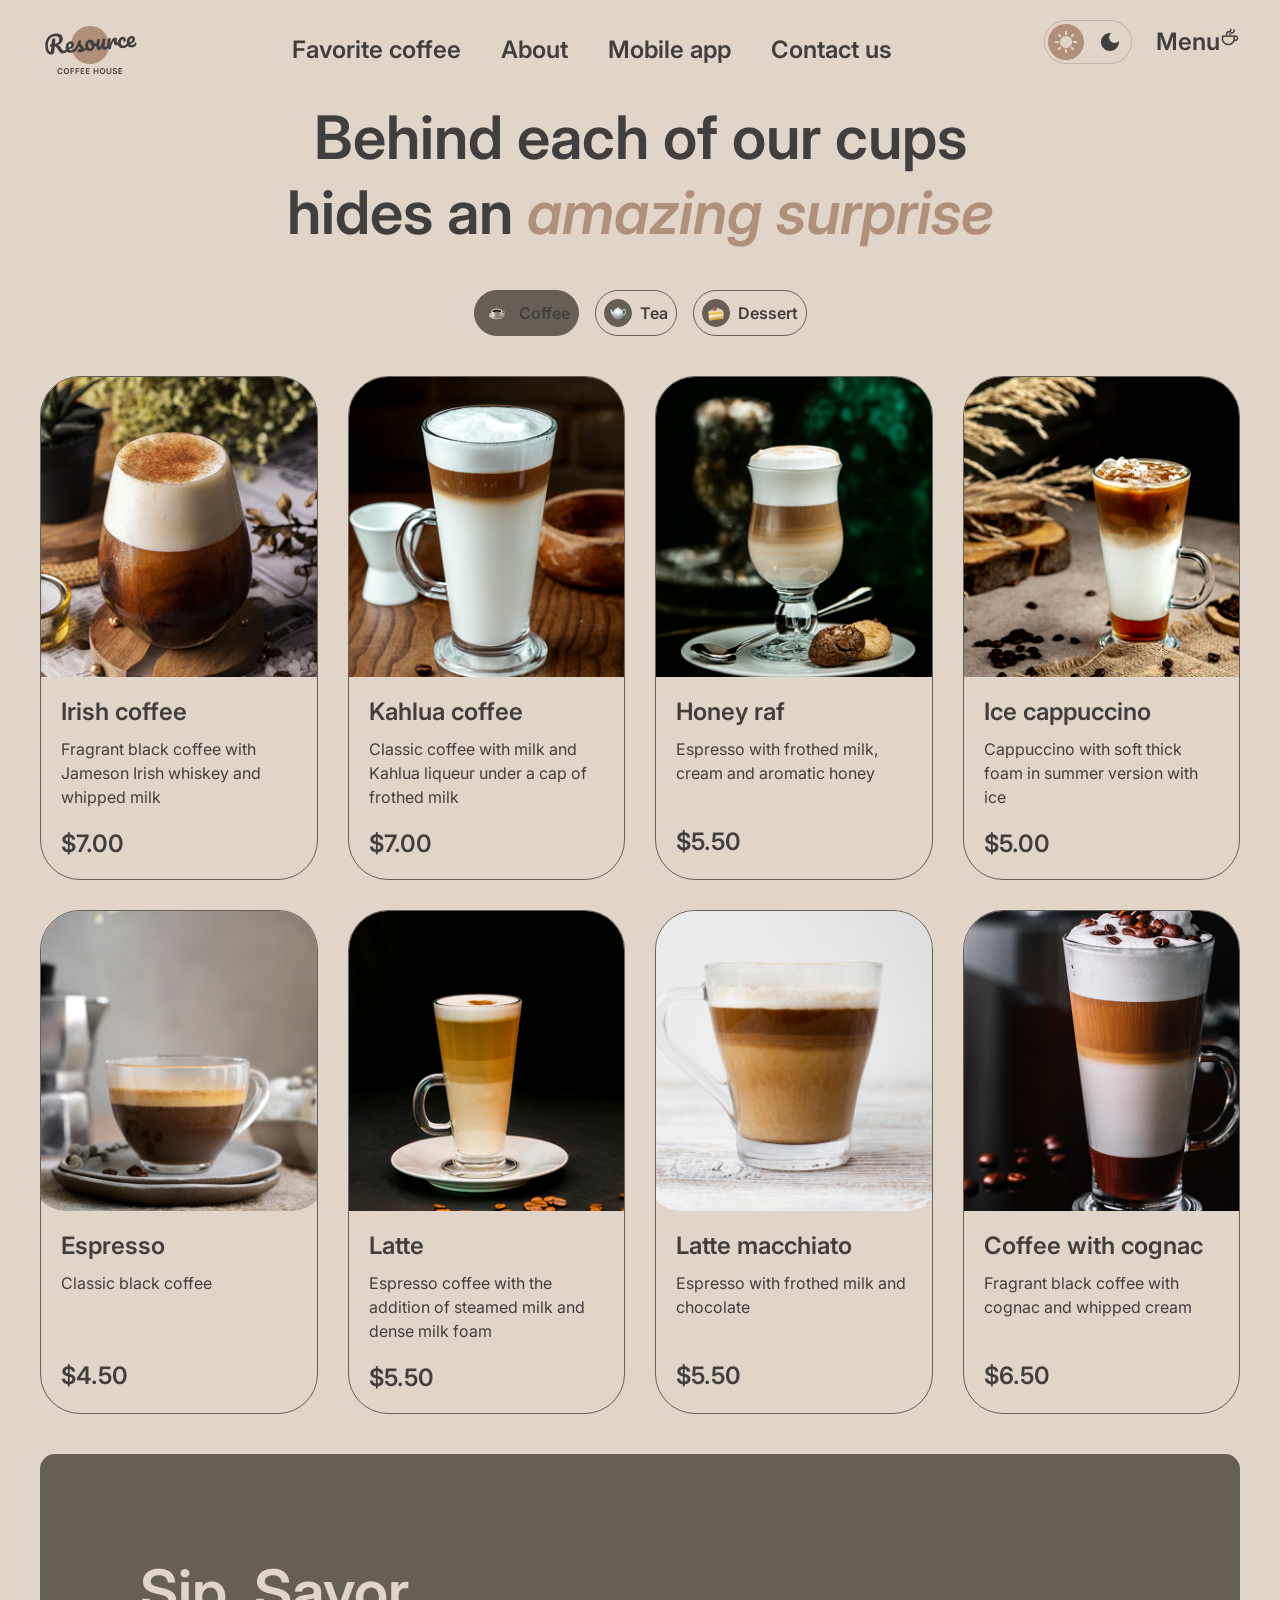
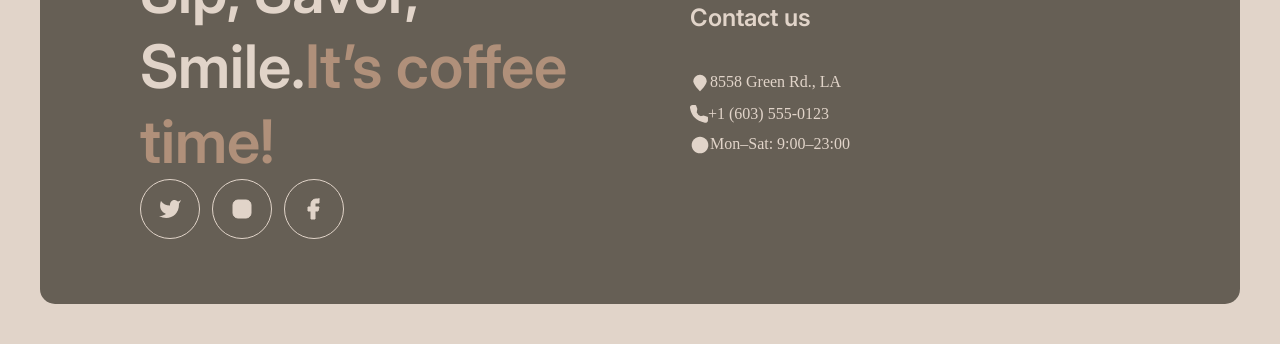
==== page.html @ 62ffa265 "fix: fixed page for validator" ====
<!DOCTYPE html>
<html lang="en">
<head>
    <meta charset="UTF-8">
    <meta name="viewport" content="width=device-width, initial-scale=1.0">
    <title>Menu page</title>
    <link rel="icon" href="assets/favicon.png">
    <link rel="stylesheet" href="style.css">
    <link rel="preconnect" href="https://fonts.googleapis.com">
    <link rel="preconnect" href="https://fonts.gstatic.com" crossorigin>
    <link href="https://fonts.googleapis.com/css2?family=Inter:ital,opsz,wght@0,14..32,100..900;1,14..32,100..900&display=swap" rel="stylesheet">
</head>
<body>
        <header>
        <div class="header__container">
            <div class="header__logo-container">
                <a href="index.html">
                    <img src="assets/logo.png" alt="coffe shop logo">
                </a>
            </div>
            <nav>
                <ul>
                    <li><a href="#">Favorite coffee</a></li>
                    <li><a href="#">About</a></li>
                    <li><a href="#">Mobile app</a></li>
                    <li><a href="#">Contact us</a></li>
                </ul>
            </nav>
            <div class="header__actions-container">
                <div class="actions__theme-container">
                    <div class="theme-light">
                        <img src="assets/Sun.png" alt="sun">
                    </div>
                     <div class="theme-dark">
                        <svg
            class="theme-icon"
            width="18"
            height="18"
            viewBox="0 0 18 18"
            fill="none"
            xmlns="http://www.w3.org/2000/svg"
            >
            <path
                d="M9 0C4.03 0 0 4.03 0 9C0 13.97 4.03 18 9 18C13.97 18 18 13.97 18 9C18 8.54 17.96 8.08 17.9 7.64C16.92 9.01 15.32 9.9 13.5 9.9C10.52 9.9 8.1 7.48 8.1 4.5C8.1 2.69 8.99 1.08 10.36 0.1C9.92 0.04 9.46 0 9 0Z"
                fill="currentColor"
            />
                        </svg>
                    </div>
                </div>
                <div class="actions__menu-container">
                    <a href="page.html">
                        <span>Menu</span>
                        <img src="/assets/coffee-cup.png" alt="coffee">
                    </a>
                </div>
            </div>
        </div>
    </header>
    <main>
        <div class="menu__container">
                <h1 class="menu__title">
                    Behind each of our cups
                    hides an
                    <span>amazing surprise</span>
                </h1>
                <div class="menu__categories">

                    <button class="category category--active" type="button">
                        <span class="category__icon">
                            <img src="assets/coffe.png" alt="coffe img">
                        </span>
                        <span>Coffee</span>
                    </button>

                    <button class="category" type="button">
                        <span class="category__icon">
                           <img src="assets/tea.png" alt="tea img">
                        </span>
                        <span>Tea</span>
                    </button>

                    <button class="category" type="button">
                        <span class="category__icon">
                            <img src="assets/dessert.png" alt="dessert img">
                        </span>
                        <span>Dessert</span>
                    </button>
                </div>
            </div>
        <div class="coffee-grid">

                    <article class="coffee-card">

                        <div class="coffee-card__image">
                            <img
                                src="assets/irish_coffee.png"
                                alt="Irish coffee"
                            >
                        </div>

                        <div class="coffee-card__content">
                            <h2>Irish coffee</h2>

                            <p>
                                Fragrant black coffee with Jameson Irish
                                whiskey and whipped milk
                            </p>

                            <span class="coffee-card__price">
                                $7.00
                            </span>
                        </div>

                    </article>


                    <article class="coffee-card">

                        <div class="coffee-card__image">
                            <img
                                src="assets/kahlua_coffe.png"
                                alt="Kahlua coffee"
                            >
                        </div>

                        <div class="coffee-card__content">
                            <h2>Kahlua coffee</h2>

                            <p>
                                Classic coffee with milk and Kahlua
                                liqueur under a cap of frothed milk
                            </p>

                            <span class="coffee-card__price">
                                $7.00
                            </span>
                        </div>

                    </article>


                    <article class="coffee-card">

                        <div class="coffee-card__image">
                            <img
                                src="assets/honey_raf.png"
                                alt="Honey raf"
                            >
                        </div>

                        <div class="coffee-card__content">
                            <h2>Honey raf</h2>

                            <p>
                                Espresso with frothed milk, cream
                                and aromatic honey
                            </p>

                            <span class="coffee-card__price">
                                $5.50
                            </span>
                        </div>

                    </article>


                    <article class="coffee-card">

                        <div class="coffee-card__image">
                            <img
                                src="assets/ice_cappuccino.png"
                                alt="Ice cappuccino"
                            >
                        </div>

                        <div class="coffee-card__content">
                            <h2>Ice cappuccino</h2>

                            <p>
                                Cappuccino with soft thick foam in
                                summer version with ice
                            </p>

                            <span class="coffee-card__price">
                                $5.00
                            </span>
                        </div>

                    </article>


                    <article class="coffee-card">

                        <div class="coffee-card__image">
                            <img
                                src="assets/espresso.png"
                                alt="Espresso"
                            >
                        </div>

                        <div class="coffee-card__content">
                            <h2>Espresso</h2>

                            <p>
                                Classic black coffee
                            </p>

                            <span class="coffee-card__price">
                                $4.50
                            </span>
                        </div>

                    </article>


                    <article class="coffee-card">

                        <div class="coffee-card__image">
                            <img
                                src="assets/Latte.png"
                                alt="Latte"
                            >
                        </div>

                        <div class="coffee-card__content">
                            <h2>Latte</h2>

                            <p>
                                Espresso coffee with the addition
                                of steamed milk and dense milk foam
                            </p>

                            <span class="coffee-card__price">
                                $5.50
                            </span>
                        </div>

                    </article>


                    <article class="coffee-card">

                        <div class="coffee-card__image">
                            <img
                                src="assets/Latte_macchiato.png"
                                alt="Latte macchiato"
                            >
                        </div>

                        <div class="coffee-card__content">
                            <h2>Latte macchiato</h2>

                            <p>
                                Espresso with frothed milk and
                                chocolate
                            </p>

                            <span class="coffee-card__price">
                                $5.50
                            </span>
                        </div>

                    </article>


                    <article class="coffee-card">

                        <div class="coffee-card__image">
                            <img
                                src="assets/coffee_with_cognac.png"
                                alt="Coffee with cognac"
                            >
                        </div>

                        <div class="coffee-card__content">
                            <h2>Coffee with cognac</h2>

                            <p>
                                Fragrant black coffee with cognac
                                and whipped cream
                            </p>

                            <span class="coffee-card__price">
                                $6.50
                            </span>
                        </div>

                    </article>

                </div>
    </main>
        <footer>
        <div class="footer__container">
            <div class="footer__social-container">
                <h2><span>Sip, Savor, Smile.</span>It’s coffee time!</h2>

                <div class="social">
                    <button>
                        <svg width="24" height="24" viewBox="0 0 24 24" fill="currentColor" xmlns="http://www.w3.org/2000/svg">
                        <path d="M23 3.01006C23 3.01006 20.9821 4.20217 19.86 4.54006C19.2577 3.84757 18.4573 3.35675 17.567 3.13398C16.6767 2.91122 15.7395 2.96725 14.8821 3.29451C14.0247 3.62177 13.2884 4.20446 12.773 4.96377C12.2575 5.72309 11.9877 6.62239 12 7.54006V8.54006C10.2426 8.58562 8.50127 8.19587 6.93101 7.4055C5.36074 6.61513 4.01032 5.44869 3 4.01006C3 4.01006 -1 13.0101 8 17.0101C5.94053 18.408 3.48716 19.109 1 19.0101C10 24.0101 21 19.0101 21 7.51006C20.9991 7.23151 20.9723 6.95365 20.92 6.68006C21.9406 5.67355 23 3.01006 23 3.01006Z" stroke="#currentColor" stroke-linecap="round" stroke-linejoin="round"/>
                        </svg>
                    </button>
                    <button>
                        <svg width="24" height="24" viewBox="0 0 24 24" fill="currentColor" xmlns="http://www.w3.org/2000/svg">
                            <path d="M12 16C14.2091 16 16 14.2091 16 12C16 9.79086 14.2091 8 12 8C9.79086 8 8 9.79086 8 12C8 14.2091 9.79086 16 12 16Z" stroke="#E1D4C9" stroke-linecap="round" stroke-linejoin="round"/>
                            <path d="M3 16V8C3 5.23858 5.23858 3 8 3H16C18.7614 3 21 5.23858 21 8V16C21 18.7614 18.7614 21 16 21H8C5.23858 21 3 18.7614 3 16Z" stroke="#E1D4C9"/>
                            <path d="M17.5 6.51L17.51 6.49889" stroke="#E1D4C9" stroke-linecap="round" stroke-linejoin="round"/>
                            </svg>
                    </button>
                    <button>
                        <svg width="24" height="24" viewBox="0 0 24 24" fill="currentColor" xmlns="http://www.w3.org/2000/svg">
                            <path d="M17 2H14C12.6739 2 11.4021 2.52678 10.4645 3.46447C9.52678 4.40215 9 5.67392 9 7V10H6V14H9V22H13V14H16L17 10H13V7C13 6.73478 13.1054 6.48043 13.2929 6.29289C13.4804 6.10536 13.7348 6 14 6H17V2Z" stroke="#E1D4C9" stroke-linecap="round" stroke-linejoin="round"/>
                        </svg>
                    </button>
                </div>
            </div>
            <div class="footer__contacts-container">
                <h3>Contact us</h3>

                <div class="contacts">
                    <div class="address">
                        <svg width="20" height="20" viewBox="0 0 20 20" fill="currentColor" xmlns="http://www.w3.org/2000/svg">
                                <path d="M16.6663 8.33329C16.6663 12.0152 9.99967 18.3333 9.99967 18.3333C9.99967 18.3333 3.33301 12.0152 3.33301 8.33329C3.33301 4.65139 6.31778 1.66663 9.99967 1.66663C13.6816 1.66663 16.6663 4.65139 16.6663 8.33329Z" stroke="#currentColor" stroke-width="1.5"/>
                                <path d="M10.0003 9.16667C10.4606 9.16667 10.8337 8.79357 10.8337 8.33333C10.8337 7.8731 10.4606 7.5 10.0003 7.5C9.54009 7.5 9.16699 7.8731 9.16699 8.33333C9.16699 8.79357 9.54009 9.16667 10.0003 9.16667Z" fill="#currentColor" stroke="#currentColor" stroke-width="1.5" stroke-linecap="round" stroke-linejoin="round"/>
                                </svg>
                        8558 Green Rd.,  LA</div>
                    <div class="telephone">
                        <svg width="18" height="18" viewBox="0 0 18 18" fill="currentColor" xmlns="http://www.w3.org/2000/svg">
                        <path d="M13.9734 11.335L10.5415 12C8.22345 10.8365 6.79154 9.5 5.95821 7.41667L6.59983 3.97491L5.38697 0.75L2.60446 0.75C1.47691 0.75 0.589659 1.68295 0.776079 2.79498C1.17388 5.16791 2.24731 9.12244 5.12487 12C8.14838 15.0235 12.4411 16.4151 15.0128 17.0121C16.174 17.2817 17.2082 16.3742 17.2082 15.1821L17.2082 12.5677L13.9734 11.335Z" stroke="#E1D4C9" stroke-width="1.5" stroke-linecap="round" stroke-linejoin="round"/>
                        </svg>
                        +1 (603) 555-0123</div>
                    <div class="hours">
                        <svg width="20" height="20" viewBox="0 0 20 20" fill="currentColor" xmlns="http://www.w3.org/2000/svg">
                            <g clip-path="url(#clip0_217_1736)">
                            <path d="M10 5L10 10L15 10" stroke="#currentColor" stroke-width="1.5" stroke-linecap="round" stroke-linejoin="round"/>
                            <path d="M10.0003 18.3333C14.6027 18.3333 18.3337 14.6023 18.3337 9.99996C18.3337 5.39759 14.6027 1.66663 10.0003 1.66663C5.39795 1.66663 1.66699 5.39759 1.66699 9.99996C1.66699 14.6023 5.39795 18.3333 10.0003 18.3333Z" stroke="#currentColor" stroke-width="1.5" stroke-linecap="round" stroke-linejoin="round"/>
                            </g>
                            <defs>
                            <clipPath id="clip0_217_1736">
                            <rect width="20" height="20" fill="currentColor"/>
                            </clipPath>
                            </defs>
                            </svg>
                        Mon–Sat: 9:00–23:00</div>
                </div>
            </div>
        </div>
    </footer>
</body>
</html>
---- style.css ----
.coffee-card__content h2, .coffee-card__price, nav, .actions__menu-container {
  color: #403F3D;
  font-family: "Inter", sans-serif;
  font-size: 24px;
  font-weight: 600;
  line-height: 125%;
}

.main__video-container h1 {
  color: #403F3D;
  font-family: "Inter", sans-serif;
  font-size: 72px;
  font-weight: 600;
  line-height: 105%;
}

.menu__container h1, .app__about h2, .grid-container h2, .main__coffe-container h2, .footer__social-container h2 {
  color: #403F3D;
  font-family: "Inter", sans-serif;
  font-size: 60px;
  font-weight: 600;
  line-height: 125%;
}

.coffe__carousel-container .coffe-container h3, .coffe__carousel-container .coffe-container span, .footer__contacts-container h3 {
  color: #403F3D;
  font-family: "Inter", sans-serif;
  font-size: 24px;
  font-weight: 600;
  line-height: 125%;
}

.coffee-card__content p, .app__about p, .coffe__carousel-container .coffe-container p, .main__video-container p {
  font-family: "Inter", sans-serif;
  font-size: 16px;
  font-weight: 400;
  line-height: 150%;
}

.menu__container .category, .app__button-container button span, .app__button-container button, .main__video-container a {
  font-family: "Inter", sans-serif;
  color: #403F3D;
  font-size: 16px;
  font-weight: 600;
  line-height: 150%;
}

.app__button-container button, .main__video-container a {
  display: flex;
  justify-content: center;
  align-items: center;
  background-color: #E1D4C9;
  height: 64px;
  width: 200px;
  border-radius: 25px;
  padding: 0 20px;
}

main {
  margin: 0 40px;
}

.main__video-container {
  position: relative;
  max-height: 644px;
}
.main__video-container video {
  position: relative;
  width: 100%;
  height: 100%;
  border-radius: 25px;
  z-index: 1;
  object-fit: cover;
  max-height: 644px;
}
.main__video-container .video__text-container {
  position: absolute;
  z-index: 2;
  left: 100px;
  top: 100px;
  width: 530px;
  height: 444px;
  display: flex;
  gap: 40px;
  flex-direction: column;
}
.main__video-container h1 {
  color: #E1D4C9;
}
.main__video-container h1 span {
  color: #B0907A;
}
.main__video-container p {
  color: #E1D4C9;
}
.main__video-container a {
  display: flex;
  gap: 8px;
  align-items: center;
  position: relative;
}
.main__video-container a img {
  position: absolute;
  right: 55px;
  opacity: 0;
  transform: scaleX(0);
  transform-origin: left;
  transition: transform 0.3s ease, opacity 0.3s ease;
}
.main__video-container a:hover img {
  opacity: 1;
  transform: scaleX(1);
}

@media (max-width: 768px) {
  main {
    margin: 0 15px;
  }
  .main__video-container {
    max-height: none;
  }
  .main__video-container video {
    height: 600px;
    max-height: 600px;
    object-fit: cover;
    border-radius: 15px;
  }
  .main__video-container .video__text-container {
    left: 60px;
    top: 60px;
    width: calc(100% - 120px);
    height: auto;
    gap: 30px;
  }
  .main__video-container h1 {
    font-size: 42px;
    line-height: 110%;
  }
  .main__video-container p {
    font-size: 14px;
    line-height: 150%;
  }
  .main__video-container a {
    width: 200px;
  }
}
@media (max-width: 380px) {
  main {
    margin: 0 8px;
  }
  .main__video-container video {
    height: 240px;
    max-height: 240px;
    border-radius: 15px;
  }
  .main__video-container .video__text-container {
    left: 20px;
    top: 20px;
    width: calc(100% - 40px);
    gap: 16px;
  }
  .main__video-container h1 {
    font-size: 24px;
    line-height: 125%;
  }
  .main__video-container p {
    font-size: 10px;
    line-height: 150%;
  }
  .main__video-container a {
    width: 140px;
    height: 44px;
    padding: 10px 16px;
  }
  .main__video-container a img {
    right: 35px;
    width: 16px;
    height: 16px;
  }
}
.footer__container {
  max-height: 450px;
  background-color: #665F55;
  margin: 0 40px;
  margin-bottom: 40px;
  border-radius: 15px;
  display: flex;
  justify-content: center;
  padding: 100px;
  gap: 100px;
}

.footer__social-container {
  width: 100%;
  max-width: 530px;
}
.footer__social-container h2 {
  color: #B0907A;
}
.footer__social-container h2 span {
  color: #E1D4C9;
}
.footer__social-container .social {
  display: flex;
  gap: 12px;
}
.footer__social-container button {
  width: 60px;
  height: 60px;
  border: 1px solid #E1D4C9;
  border-radius: 30px;
  color: #E1D4C9;
  display: flex;
  justify-content: center;
  align-items: center;
}
.footer__social-container button:hover {
  color: #403F3D;
  background-color: #E1D4C9;
}

.footer__contacts-container {
  width: 100%;
  display: flex;
  gap: 40px;
  flex-direction: column;
  justify-content: flex-start;
  color: #E1D4C9;
  justify-content: center;
}
.footer__contacts-container h3 {
  color: #E1D4C9;
}
.footer__contacts-container .contacts {
  display: flex;
  flex-direction: column;
  gap: 12px;
}
.footer__contacts-container .contacts div {
  display: flex;
}

@media (max-width: 768px) {
  .footer__container {
    margin: 0 15px 15px;
    padding: 40px 20px;
    max-height: none;
    flex-direction: column;
    gap: 50px;
    border-radius: 15px;
  }
  .footer__social-container {
    max-width: none;
  }
  .footer__social-container h2 {
    font-size: 32px;
    line-height: 125%;
  }
  .footer__social-container button {
    width: 40px;
    height: 40px;
  }
  .footer__contacts-container {
    gap: 20px;
  }
  .footer__contacts-container h3 {
    font-size: 16px;
  }
  .footer__contacts-container .contacts {
    gap: 10px;
  }
  .footer__contacts-container .contacts div {
    font-size: 12px;
  }
}
@media (max-width: 380px) {
  .footer__container {
    margin: 0 8px 20px;
    padding: 35px 30px;
    gap: 45px;
    border-radius: 15px;
  }
  .footer__social-container h2 {
    font-size: 24px;
    line-height: 125%;
  }
  .footer__social-container .social {
    gap: 8px;
    margin-top: 20px;
  }
  .footer__social-container button {
    width: 36px;
    height: 36px;
  }
  .footer__contacts-container {
    gap: 20px;
  }
  .footer__contacts-container h3 {
    font-size: 14px;
  }
  .footer__contacts-container .contacts {
    gap: 10px;
  }
  .footer__contacts-container .contacts div {
    font-size: 10px;
  }
}
body {
  background-color: #E1D4C9;
  width: 100%;
}

.main__coffe-container {
  width: 100%;
  min-height: 800px;
  margin-top: 100px;
  display: flex;
  flex-direction: column;
}
.main__coffe-container h2 {
  text-align: center;
  margin-bottom: 40px;
}
.main__coffe-container h2 span {
  color: #B0907A;
  font-style: italic;
}

.coffe__carousel-container {
  display: flex;
  justify-content: center;
  align-items: center;
  flex-grow: 1;
}
.coffe__carousel-container .arrow {
  display: flex;
  flex-grow: 0;
  align-items: center;
  justify-content: center;
  border: 2px solid;
  border-radius: 35px;
  border-color: #403F3D;
  color: #403F3D;
  height: 60px;
  width: 60px;
}
.coffe__carousel-container .arrow:hover {
  background-color: #665F55;
  color: #E1D4C9;
  border-color: #E1D4C9;
}
.coffe__carousel-container .carousel {
  flex-grow: 1;
  display: flex;
  justify-content: center;
  align-items: center;
  gap: 20px;
}
.coffe__carousel-container .coffe-container {
  display: flex;
  justify-content: center;
  align-items: center;
  flex-direction: column;
  max-width: 480px;
}
.coffe__carousel-container .coffe-container .coffe__description {
  display: flex;
  flex-direction: column;
  align-items: center;
  justify-content: center;
  text-align: center;
  gap: 16px;
}
.coffe__carousel-container .coffe-container p {
  color: #403F3D;
}
.coffe__carousel-container .coffe-container .slider-dot {
  width: 40px;
  height: 4px;
  padding: 0;
  border: none;
  border-radius: 10px;
  background-color: #665F55;
}
.coffe__carousel-container .coffe-container .slider-dot.active {
  background-color: #403F3D;
}

@media (max-width: 768px) {
  .main__coffe-container {
    min-height: auto;
    margin-top: 60px;
  }
  .main__coffe-container h2 {
    font-size: 32px;
    line-height: 125%;
    margin-bottom: 30px;
  }
  .coffe__carousel-container {
    width: 100%;
    gap: 15px;
  }
  .coffe__carousel-container .arrow {
    flex-shrink: 0;
    width: 40px;
    height: 40px;
  }
  .coffe__carousel-container .carousel {
    flex: 1;
    min-width: 0;
  }
  .coffe__carousel-container .coffe-container {
    width: 100%;
    max-width: 300px;
  }
  .coffe__carousel-container .coffe-container img {
    width: 100%;
    max-width: 250px;
    height: auto;
  }
  .coffe__carousel-container .coffe-container .coffe__description {
    gap: 10px;
  }
  .coffe__carousel-container .coffe-container h3 {
    font-size: 16px;
    line-height: 125%;
  }
  .coffe__carousel-container .coffe-container p {
    font-size: 12px;
    line-height: 150%;
  }
  .coffe__carousel-container .coffe-container span {
    font-size: 16px;
  }
  .coffe__carousel-container .coffe-container .slider-dot {
    width: 40px;
    height: 4px;
  }
}
@media (max-width: 380px) {
  .main__coffe-container {
    margin-top: 40px;
  }
  .main__coffe-container h2 {
    font-size: 24px;
    line-height: 125%;
    margin-bottom: 20px;
  }
  .coffe__carousel-container {
    gap: 8px;
  }
  .coffe__carousel-container .arrow {
    width: 32px;
    height: 32px;
    border-width: 1px;
  }
  .coffe__carousel-container .arrow svg {
    width: 10px;
    height: 10px;
  }
  .coffe__carousel-container .carousel {
    min-width: 0;
  }
  .coffe__carousel-container .coffe-container {
    max-width: 220px;
  }
  .coffe__carousel-container .coffe-container img {
    width: 180px;
    height: auto;
  }
  .coffe__carousel-container .coffe-container .coffe__description {
    gap: 8px;
  }
  .coffe__carousel-container .coffe-container h3 {
    font-size: 12px;
    line-height: 125%;
  }
  .coffe__carousel-container .coffe-container p {
    font-size: 8px;
    line-height: 140%;
  }
  .coffe__carousel-container .coffe-container span {
    font-size: 14px;
  }
  .coffe__carousel-container .coffe-container .slider-dot {
    width: 20px;
    height: 2px;
  }
}
.main__grid {
  width: 100%;
  margin-bottom: 100px;
}

.grid-container {
  display: flex;
  flex-direction: column;
  gap: 40px;
  text-align: justify;
}
.grid-container h2 span {
  font-style: italic;
  color: #B0907A;
}

.grid {
  display: grid;
  grid-template-columns: 1fr 1fr;
  gap: 40px;
}
.grid__column {
  display: flex;
  flex-direction: column;
  gap: 40px;
}
.grid img {
  width: 100%;
  height: 100%;
  object-fit: cover;
  border-radius: 25px;
}
.grid__column:first-child img:first-child, .grid__column:last-child img:last-child {
  height: 500px;
}
.grid__column:first-child img:last-child, .grid__column:last-child img:first-child {
  height: 300px;
}

@media (max-width: 768px) {
  .main__grid {
    margin-bottom: 60px;
  }
  .grid-container {
    gap: 30px;
  }
  .grid-container h2 {
    font-size: 32px;
    line-height: 125%;
  }
  .grid {
    grid-template-columns: 1fr;
    gap: 15px;
  }
  .grid__column {
    display: contents;
  }
  .grid img {
    width: 100%;
    height: auto;
    border-radius: 15px;
  }
  .grid__column:first-child img:last-child, .grid__column:last-child img:first-child {
    display: none;
  }
  .grid__column:first-child img:first-child, .grid__column:last-child img:last-child {
    display: block;
    height: auto;
    aspect-ratio: 1/1;
    object-fit: cover;
  }
}
@media (max-width: 380px) {
  .main__grid {
    margin-bottom: 60px;
  }
  .grid-container {
    gap: 20px;
    text-align: left;
  }
  .grid-container h2 {
    font-size: 24px;
    line-height: 125%;
  }
  .grid {
    gap: 15px;
  }
  .grid img {
    border-radius: 12px;
  }
  .grid__column:first-child img:first-child, .grid__column:last-child img:last-child {
    height: auto;
    aspect-ratio: 1/1;
  }
}
.main__app {
  width: 100%;
  height: 100vh;
  margin-bottom: 100px;
}

.app__container {
  height: 100%;
  width: 100%;
  display: flex;
  gap: 100px;
  justify-content: center;
  align-items: center;
}

.app__image-container {
  display: flex;
  justify-content: center;
  align-items: center;
}

.app__about {
  height: 100%;
  display: flex;
  gap: 40px;
  flex-direction: column;
  justify-content: center;
}
.app__about h2 span {
  font-style: italic;
  color: #B0907A;
}
.app__about p {
  color: #403F3D;
}

.app__button-container {
  display: flex;
  gap: 20px;
}
.app__button-container button {
  border: 1px solid;
  border-radius: 30px;
  border-color: #403F3D;
}
.app__button-container button:hover {
  background-color: #403F3D;
  color: #E1D4C9;
}
.app__button-container button:hover span {
  color: #E1D4C9;
}
.app__button-container button:hover svg {
  color: #E1D4C9;
}

@media (max-width: 768px) {
  .main__app {
    height: auto;
    margin-bottom: 60px;
  }
  .app__container {
    height: auto;
    flex-direction: column;
    gap: 40px;
  }
  .app__about {
    width: 100%;
    height: auto;
    gap: 20px;
  }
  .app__about h2 {
    font-size: 32px;
    line-height: 125%;
  }
  .app__about p {
    font-size: 12px;
    line-height: 150%;
  }
  .app__button-container {
    gap: 10px;
  }
  .app__button-container button {
    width: auto;
    height: 50px;
    padding: 8px 16px;
  }
  .app__image-container {
    width: 100%;
  }
  .app__image-container img {
    width: 100%;
    max-width: 400px;
    height: auto;
  }
}
@media (max-width: 380px) {
  .main__app {
    margin-bottom: 50px;
  }
  .app__container {
    gap: 30px;
  }
  .app__about {
    gap: 16px;
  }
  .app__about h2 {
    font-size: 24px;
    line-height: 125%;
  }
  .app__about p {
    font-size: 10px;
    line-height: 150%;
  }
  .app__button-container {
    flex-wrap: wrap;
    gap: 8px;
  }
  .app__button-container button {
    height: 44px;
    padding: 6px 12px;
    border-radius: 22px;
  }
  .app__button-container button svg {
    width: 24px;
    height: 24px;
  }
  .app__button-container button span {
    font-size: 8px;
  }
  .app__image-container img {
    width: 80%;
    max-width: 280px;
  }
}
header {
  width: 100%;
  max-height: 60px;
  margin: 20px 0;
}

.header__container {
  display: flex;
  width: 100%;
  justify-content: space-between;
  padding: 0 40px;
  max-height: 60px;
}

.header__logo-container {
  display: flex;
  align-items: center;
}
.header__logo-container img {
  width: 100px;
  height: 60px;
}

nav {
  display: flex;
  align-items: center;
}
nav ul {
  display: flex;
  width: 100%;
  justify-content: space-between;
  align-items: center;
  gap: 40px;
}
nav ul a {
  position: relative;
  text-decoration: none;
}
nav ul a::after {
  content: "";
  position: absolute;
  left: 0;
  bottom: -4px;
  width: 100%;
  height: 2px;
  background-color: currentColor;
  transform: scaleX(0);
  transform-origin: left;
  transition: transform 0.3s ease;
}
nav ul a:hover::after {
  transform: scaleX(1);
}

.header__actions-container {
  display: flex;
  height: 44px;
  gap: 24px;
}
.header__actions-container .actions__theme-container {
  display: flex;
  align-items: center;
  border: 1px solid;
  border-color: #C1B6AD;
  border-radius: 25px;
  gap: 8px;
  padding: 3px;
}
.header__actions-container .actions__theme-container div {
  display: flex;
  align-items: center;
  justify-content: center;
  border-radius: 25px;
  width: 36px;
  height: 36px;
}
.header__actions-container .actions__theme-container .theme-light {
  background-color: #B0907A;
}
.header__actions-container .actions__theme-container .theme-dark {
  color: #403F3D;
}
.header__actions-container a {
  display: flex;
}

.actions__menu-container {
  display: flex;
  align-items: center;
  justify-content: center;
  gap: 8px;
}
.actions__menu-container img {
  width: 20px;
  height: 20px;
}

@media (max-width: 768px) {
  header {
    margin: 16px 0;
  }
  .header__container {
    padding: 0 15px;
  }
  nav {
    display: none;
  }
  .header__logo-container img {
    width: 100px;
    height: 60px;
  }
  .header__actions-container {
    gap: 15px;
  }
  .actions__menu-container {
    display: flex;
  }
}
@media (max-width: 380px) {
  header {
    margin: 10px 0;
    max-height: 50px;
  }
  .header__container {
    padding: 0 8px;
    max-height: 50px;
  }
  .header__logo-container img {
    width: 70px;
    height: auto;
  }
  .header__actions-container {
    height: 40px;
    gap: 8px;
  }
  .header__actions-container .actions__theme-container {
    height: 40px;
    padding: 2px;
    gap: 4px;
  }
  .header__actions-container .actions__theme-container div {
    width: 32px;
    height: 32px;
  }
  .actions__menu-container {
    width: 40px;
    height: 40px;
  }
  .actions__menu-container img {
    width: 18px;
    height: 18px;
  }
}
*,
*::before,
*::after {
  box-sizing: border-box;
}

html {
  scroll-behavior: smooth;
}

body {
  margin: 0;
  min-width: 320px;
}

h1,
h2,
h3,
h4,
h5,
h6,
p {
  margin: 0;
}

ul,
ol {
  margin: 0;
  padding: 0;
  list-style: none;
}

a {
  color: inherit;
  text-decoration: none;
}

button,
input,
textarea,
select {
  font: inherit;
}

button {
  padding: 0;
  border: 0;
  background: none;
  cursor: pointer;
}

img,
svg {
  display: block;
  max-width: 100%;
}

img {
  height: auto;
}

textarea {
  resize: vertical;
}

table {
  border-collapse: collapse;
  border-spacing: 0;
}

.menu__container {
  display: flex;
  justify-content: center;
  align-items: center;
  gap: 40px;
  flex-direction: column;
}
.menu__container h1 {
  text-align: center;
  max-width: 800px;
}
.menu__container h1 span {
  color: #B0907A;
  font-style: italic;
}
.menu__container .menu__categories {
  display: flex;
  gap: 16px;
}
.menu__container .category {
  display: flex;
  gap: 8px;
  align-items: center;
  justify-content: center;
  padding: 8px;
  border: 1px solid;
  border-color: #665F55;
  border-radius: 25px;
}
.menu__container .category .category__icon {
  border: 1px solid;
  border-color: #665F55;
  background-color: #665F55;
  border-radius: 25px;
  padding: 5px;
}
.menu__container .category--active {
  border-color: #665F55;
  background-color: #665F55;
}
.menu__container .category:hover {
  border-color: #665F55;
  background-color: #665F55;
}

@media (max-width: 768px) {
  .menu__container {
    gap: 32px;
  }
  .menu__container h1 {
    max-width: 600px;
    font-size: 48px;
    line-height: 1.3;
  }
  .menu__container .menu__categories {
    gap: 12px;
  }
}
@media (max-width: 380px) {
  .menu__container {
    gap: 24px;
  }
  .menu__container h1 {
    max-width: 320px;
    font-size: 24px;
    line-height: 1.25;
  }
  .menu__container .menu__categories {
    gap: 8px;
  }
  .menu__container .category {
    gap: 6px;
    padding: 6px 8px;
    font-size: 12px;
  }
  .menu__container .category .category__icon {
    padding: 4px;
  }
}
.coffee-grid {
  display: grid;
  grid-template-columns: repeat(4, 1fr);
  gap: 30px;
  margin-top: 40px;
  width: 100%;
  margin-bottom: 40px;
}

.coffee-card {
  overflow: hidden;
  border: 1px solid #665F55;
  border-radius: 40px;
  color: #403F3D;
}
.coffee-card__image {
  width: 100%;
  height: 300px;
  overflow: hidden;
}
.coffee-card__image img {
  display: block;
  width: 100%;
  height: 100%;
  object-fit: cover;
}
.coffee-card__content {
  display: flex;
  flex-direction: column;
  min-height: 200px;
  padding: 20px 20px 20px;
}
.coffee-card__content h2 {
  margin-bottom: 10px;
}
.coffee-card__content p {
  margin-bottom: auto;
}
.coffee-card__price {
  display: block;
  margin-top: 20px;
}

@media (max-width: 768px) {
  .coffee-grid {
    grid-template-columns: repeat(2, 1fr);
    gap: 30px;
    margin-top: 32px;
  }
  .coffee-card__image {
    height: 250px;
  }
  .coffee-card__content {
    min-height: 190px;
    padding: 20px;
  }
}
@media (max-width: 380px) {
  .coffee-grid {
    grid-template-columns: 1fr;
    gap: 24px;
    margin-top: 24px;
    margin-bottom: 40px;
  }
  .coffee-card {
    border-radius: 25px;
  }
  .coffee-card__image {
    height: 194px;
  }
  .coffee-card__content {
    min-height: 120px;
    padding: 14px 12px 12px;
  }
  .coffee-card__content h2 {
    margin-bottom: 8px;
  }
  .coffee-card__content p {
    margin-bottom: auto;
  }
  .coffee-card__price {
    margin-top: 12px;
  }
}

/*# sourceMappingURL=style.css.map */
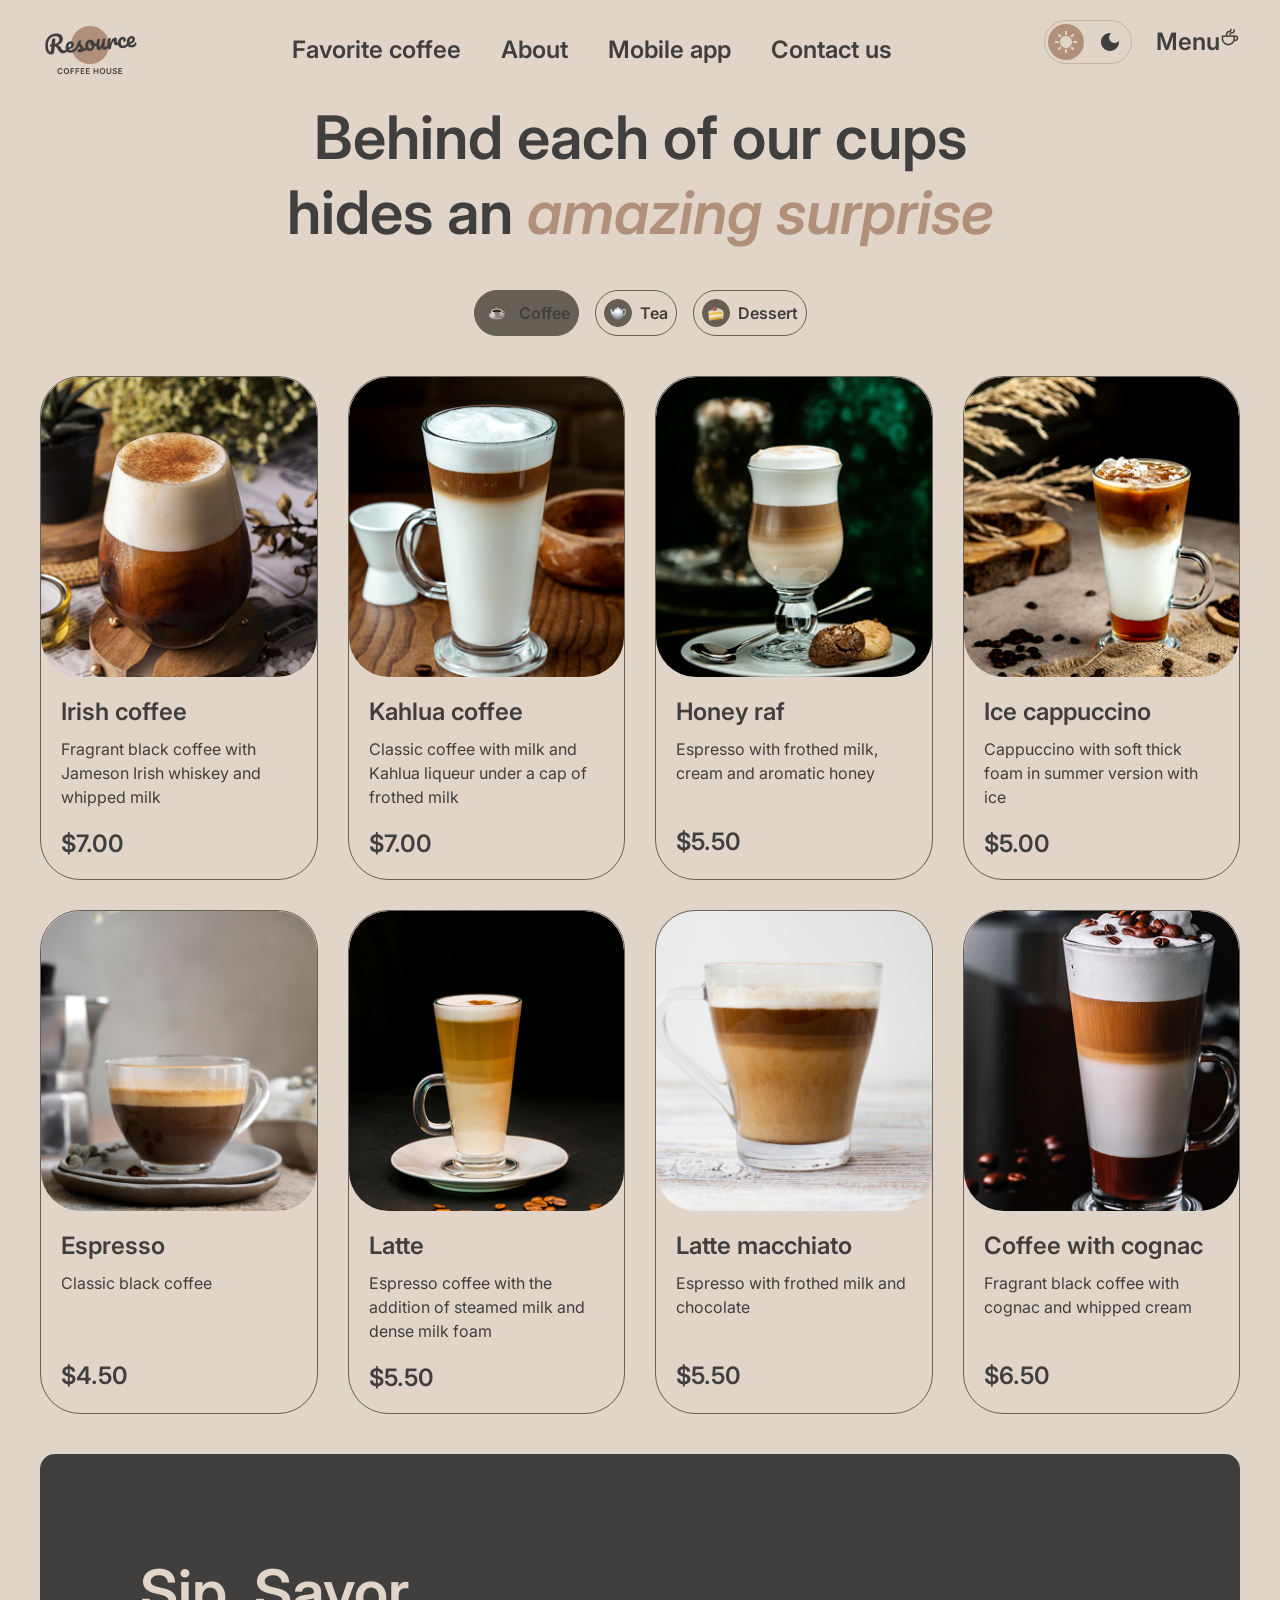
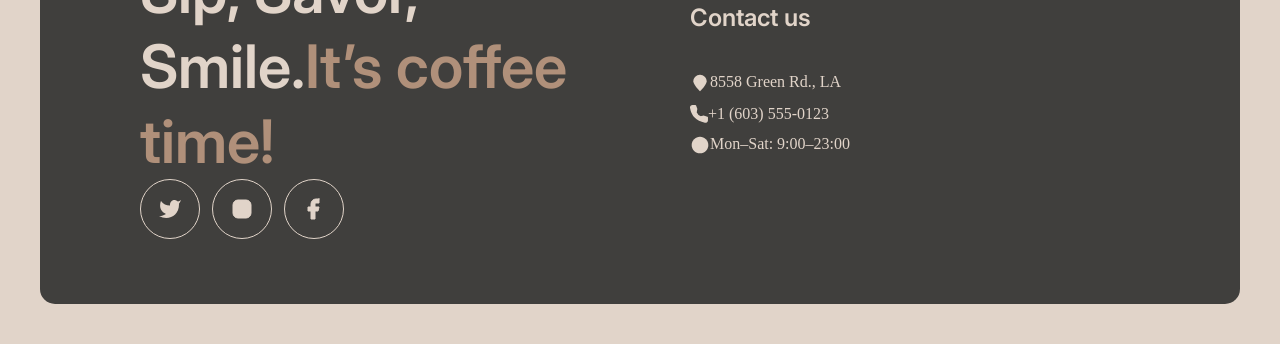
==== commit 0910c6f0: "fix: add style to page" ====
--- a/page.html
+++ b/page.html
@@ -20,10 +20,10 @@
             </div>
             <nav>
                 <ul>
-                    <li><a href="#">Favorite coffee</a></li>
-                    <li><a href="#">About</a></li>
-                    <li><a href="#">Mobile app</a></li>
-                    <li><a href="#">Contact us</a></li>
+                    <li><a href="index.html#favorite">Favorite coffee</a></li>
+                    <li><a href="index.html#about">About</a></li>
+                    <li><a href="index.html#mobile__app">Mobile app</a></li>
+                    <li><a href="#contacts">Contact us</a></li>
                 </ul>
             </nav>
             <div class="header__actions-container">
@@ -53,6 +53,10 @@
                         <img src="/assets/coffee-cup.png" alt="coffee">
                     </a>
                 </div>
+                <div class="header__burger-button">
+                    <div class="burger__line"></div>
+                    <div class="burger__line"></div>
+                </div>
             </div>
         </div>
     </header>
@@ -289,7 +293,7 @@
 
                 </div>
     </main>
-        <footer>
+        <footer id="contacts">
         <div class="footer__container">
             <div class="footer__social-container">
                 <h2><span>Sip, Savor, Smile.</span>It’s coffee time!</h2>
@@ -346,5 +350,6 @@
             </div>
         </div>
     </footer>
+    <script src="js/script.js"></script>
 </body>
 </html>
--- a/style.css
+++ b/style.css
@@ -1,5 +1,5 @@
 .coffee-card__content h2, .coffee-card__price, nav, .actions__menu-container {
-  color: #403F3D;
+  color: var(--text-primary);
   font-family: "Inter", sans-serif;
   font-size: 24px;
   font-weight: 600;
@@ -7,7 +7,7 @@
 }
 
 .main__video-container h1 {
-  color: #403F3D;
+  color: var(--text-primary);
   font-family: "Inter", sans-serif;
   font-size: 72px;
   font-weight: 600;
@@ -15,7 +15,7 @@
 }
 
 .menu__container h1, .app__about h2, .grid-container h2, .main__coffe-container h2, .footer__social-container h2 {
-  color: #403F3D;
+  color: var(--text-primary);
   font-family: "Inter", sans-serif;
   font-size: 60px;
   font-weight: 600;
@@ -23,7 +23,7 @@
 }
 
 .coffe__carousel-container .coffe-container h3, .coffe__carousel-container .coffe-container span, .footer__contacts-container h3 {
-  color: #403F3D;
+  color: var(--text-primary);
   font-family: "Inter", sans-serif;
   font-size: 24px;
   font-weight: 600;
@@ -39,17 +39,44 @@
 
 .menu__container .category, .app__button-container button span, .app__button-container button, .main__video-container a {
   font-family: "Inter", sans-serif;
-  color: #403F3D;
+  color: var(--text-primary);
   font-size: 16px;
   font-weight: 600;
   line-height: 150%;
 }
 
+:root {
+  --background-page: #E1D4C9;
+  --background-container: #665F55;
+  --inverse: #E1D4C9;
+  --accent: #B0907A;
+  --border-accent: #C1B6AD;
+  --border-primary: #665F55;
+  --text-primary: #403F3D;
+  --dark-background-page: #292826;
+  --dark-background-container: #403F3D;
+  --dark-inverse: #E1D4C9;
+  --dark-accent: #B0907A;
+  --dark-border-accent: #665F55;
+  --dark-border-primary: #C1B6AD;
+  --dark-text-primary: #E1D4C9;
+}
+
+[data-theme=dark] {
+  --background-page: var(--dark-background-page);
+  --background-container: var(--dark-background-container);
+  --inverse: var(--inverse);
+  --accent: var(--dark-accent);
+  --border-accent: var(--dark-border-accent);
+  --border-primary: var(--dark-border-primary);
+  --text-primary: var(--dark-text-primary);
+}
+
 .app__button-container button, .main__video-container a {
   display: flex;
   justify-content: center;
   align-items: center;
-  background-color: #E1D4C9;
+  background-color: var(--background-page);
   height: 64px;
   width: 200px;
   border-radius: 25px;
@@ -85,13 +112,13 @@
   flex-direction: column;
 }
 .main__video-container h1 {
-  color: #E1D4C9;
+  color: var(--text-primary);
 }
 .main__video-container h1 span {
-  color: #B0907A;
+  color: var(--accent);
 }
 .main__video-container p {
-  color: #E1D4C9;
+  color: var(--text-primary);
 }
 .main__video-container a {
   display: flex;
@@ -180,7 +207,7 @@
 }
 .footer__container {
   max-height: 450px;
-  background-color: #665F55;
+  background-color: var(--dark-background-container);
   margin: 0 40px;
   margin-bottom: 40px;
   border-radius: 15px;
@@ -195,10 +222,10 @@
   max-width: 530px;
 }
 .footer__social-container h2 {
-  color: #B0907A;
+  color: var(--accent);
 }
 .footer__social-container h2 span {
-  color: #E1D4C9;
+  color: var(--inverse);
 }
 .footer__social-container .social {
   display: flex;
@@ -207,16 +234,16 @@
 .footer__social-container button {
   width: 60px;
   height: 60px;
-  border: 1px solid #E1D4C9;
+  border: 1px solid var(--inverse);
   border-radius: 30px;
-  color: #E1D4C9;
+  color: var(--inverse);
   display: flex;
   justify-content: center;
   align-items: center;
 }
 .footer__social-container button:hover {
-  color: #403F3D;
-  background-color: #E1D4C9;
+  color: var(--text-primary);
+  background-color: var(--background-page);
 }
 
 .footer__contacts-container {
@@ -225,11 +252,11 @@
   gap: 40px;
   flex-direction: column;
   justify-content: flex-start;
-  color: #E1D4C9;
+  color: var(--inverse);
   justify-content: center;
 }
 .footer__contacts-container h3 {
-  color: #E1D4C9;
+  color: var(--inverse);
 }
 .footer__contacts-container .contacts {
   display: flex;
@@ -306,7 +333,7 @@
   }
 }
 body {
-  background-color: #E1D4C9;
+  background-color: var(--background-page);
   width: 100%;
 }
 
@@ -322,7 +349,7 @@
   margin-bottom: 40px;
 }
 .main__coffe-container h2 span {
-  color: #B0907A;
+  color: var(--accent);
   font-style: italic;
 }
 
@@ -339,15 +366,15 @@
   justify-content: center;
   border: 2px solid;
   border-radius: 35px;
-  border-color: #403F3D;
-  color: #403F3D;
+  border-color: var(--text-primary);
+  color: var(--text-primary);
   height: 60px;
   width: 60px;
 }
 .coffe__carousel-container .arrow:hover {
   background-color: #665F55;
-  color: #E1D4C9;
-  border-color: #E1D4C9;
+  color: var(--inverse);
+  border-color: var(--inverse);
 }
 .coffe__carousel-container .carousel {
   flex-grow: 1;
@@ -372,7 +399,7 @@
   gap: 16px;
 }
 .coffe__carousel-container .coffe-container p {
-  color: #403F3D;
+  color: var(--text-primary);
 }
 .coffe__carousel-container .coffe-container .slider-dot {
   width: 40px;
@@ -383,7 +410,7 @@
   background-color: #665F55;
 }
 .coffe__carousel-container .coffe-container .slider-dot.active {
-  background-color: #403F3D;
+  background-color: var(--text-primary);
 }
 
 @media (max-width: 768px) {
@@ -500,7 +527,7 @@
 }
 .grid-container h2 span {
   font-style: italic;
-  color: #B0907A;
+  color: var(--accent);
 }
 
 .grid {
@@ -518,6 +545,10 @@
   height: 100%;
   object-fit: cover;
   border-radius: 25px;
+  transition: transform 0.3s ease;
+}
+.grid img:hover {
+  transform: scale(0.9);
 }
 .grid__column:first-child img:first-child, .grid__column:last-child img:last-child {
   height: 500px;
@@ -612,10 +643,10 @@
 }
 .app__about h2 span {
   font-style: italic;
-  color: #B0907A;
+  color: var(--accent);
 }
 .app__about p {
-  color: #403F3D;
+  color: var(--text-primary);
 }
 
 .app__button-container {
@@ -625,17 +656,17 @@
 .app__button-container button {
   border: 1px solid;
   border-radius: 30px;
-  border-color: #403F3D;
+  border-color: var(--text-primary);
 }
 .app__button-container button:hover {
-  background-color: #403F3D;
-  color: #E1D4C9;
+  background-color: var(--text-primary);
+  color: var(--inverse);
 }
 .app__button-container button:hover span {
-  color: #E1D4C9;
+  color: var(--inverse);
 }
 .app__button-container button:hover svg {
-  color: #E1D4C9;
+  color: var(--inverse);
 }
 
 @media (max-width: 768px) {
@@ -771,6 +802,10 @@
   transform: scaleX(1);
 }
 
+.header__burger-button {
+  display: none;
+}
+
 .header__actions-container {
   display: flex;
   height: 44px;
@@ -794,10 +829,10 @@
   height: 36px;
 }
 .header__actions-container .actions__theme-container .theme-light {
-  background-color: #B0907A;
+  background-color: var(--accent);
 }
 .header__actions-container .actions__theme-container .theme-dark {
-  color: #403F3D;
+  color: var(--text-primary);
 }
 .header__actions-container a {
   display: flex;
@@ -832,7 +867,35 @@
     gap: 15px;
   }
   .actions__menu-container {
-    display: flex;
+    display: none;
+  }
+  .header__burger-button {
+    display: block;
+    position: relative;
+    border: 1px solid #665F55;
+    width: 44px;
+    height: 44px;
+    border-radius: 30px;
+  }
+  .header__burger-button .burger__line:nth-child(1) {
+    position: absolute;
+    width: 30px;
+    height: 2px;
+    left: 7px;
+    top: 16px;
+    background-color: #665F55;
+  }
+  .header__burger-button .burger__line:nth-child(2) {
+    position: absolute;
+    width: 30px;
+    height: 2px;
+    left: 7px;
+    top: 24px;
+    background-color: #665F55;
+  }
+  .header__burger-button:hover {
+    background-color: #C1B6AD;
+    cursor: pointer;
   }
 }
 @media (max-width: 380px) {
@@ -952,7 +1015,7 @@
   max-width: 800px;
 }
 .menu__container h1 span {
-  color: #B0907A;
+  color: var(--accent);
   font-style: italic;
 }
 .menu__container .menu__categories {
@@ -1032,7 +1095,7 @@
   overflow: hidden;
   border: 1px solid #665F55;
   border-radius: 40px;
-  color: #403F3D;
+  color: var(--text-primary);
 }
 .coffee-card__image {
   width: 100%;
@@ -1043,13 +1106,21 @@
   display: block;
   width: 100%;
   height: 100%;
+  transition: transform 0.3s ease;
   object-fit: cover;
+  border-radius: 40px;
+}
+.coffee-card:hover {
+  cursor: pointer;
+}
+.coffee-card:hover .coffee-card__image img {
+  transform: scale(0.9);
 }
 .coffee-card__content {
   display: flex;
   flex-direction: column;
   min-height: 200px;
-  padding: 20px 20px 20px;
+  padding: 20px;
 }
 .coffee-card__content h2 {
   margin-bottom: 10px;
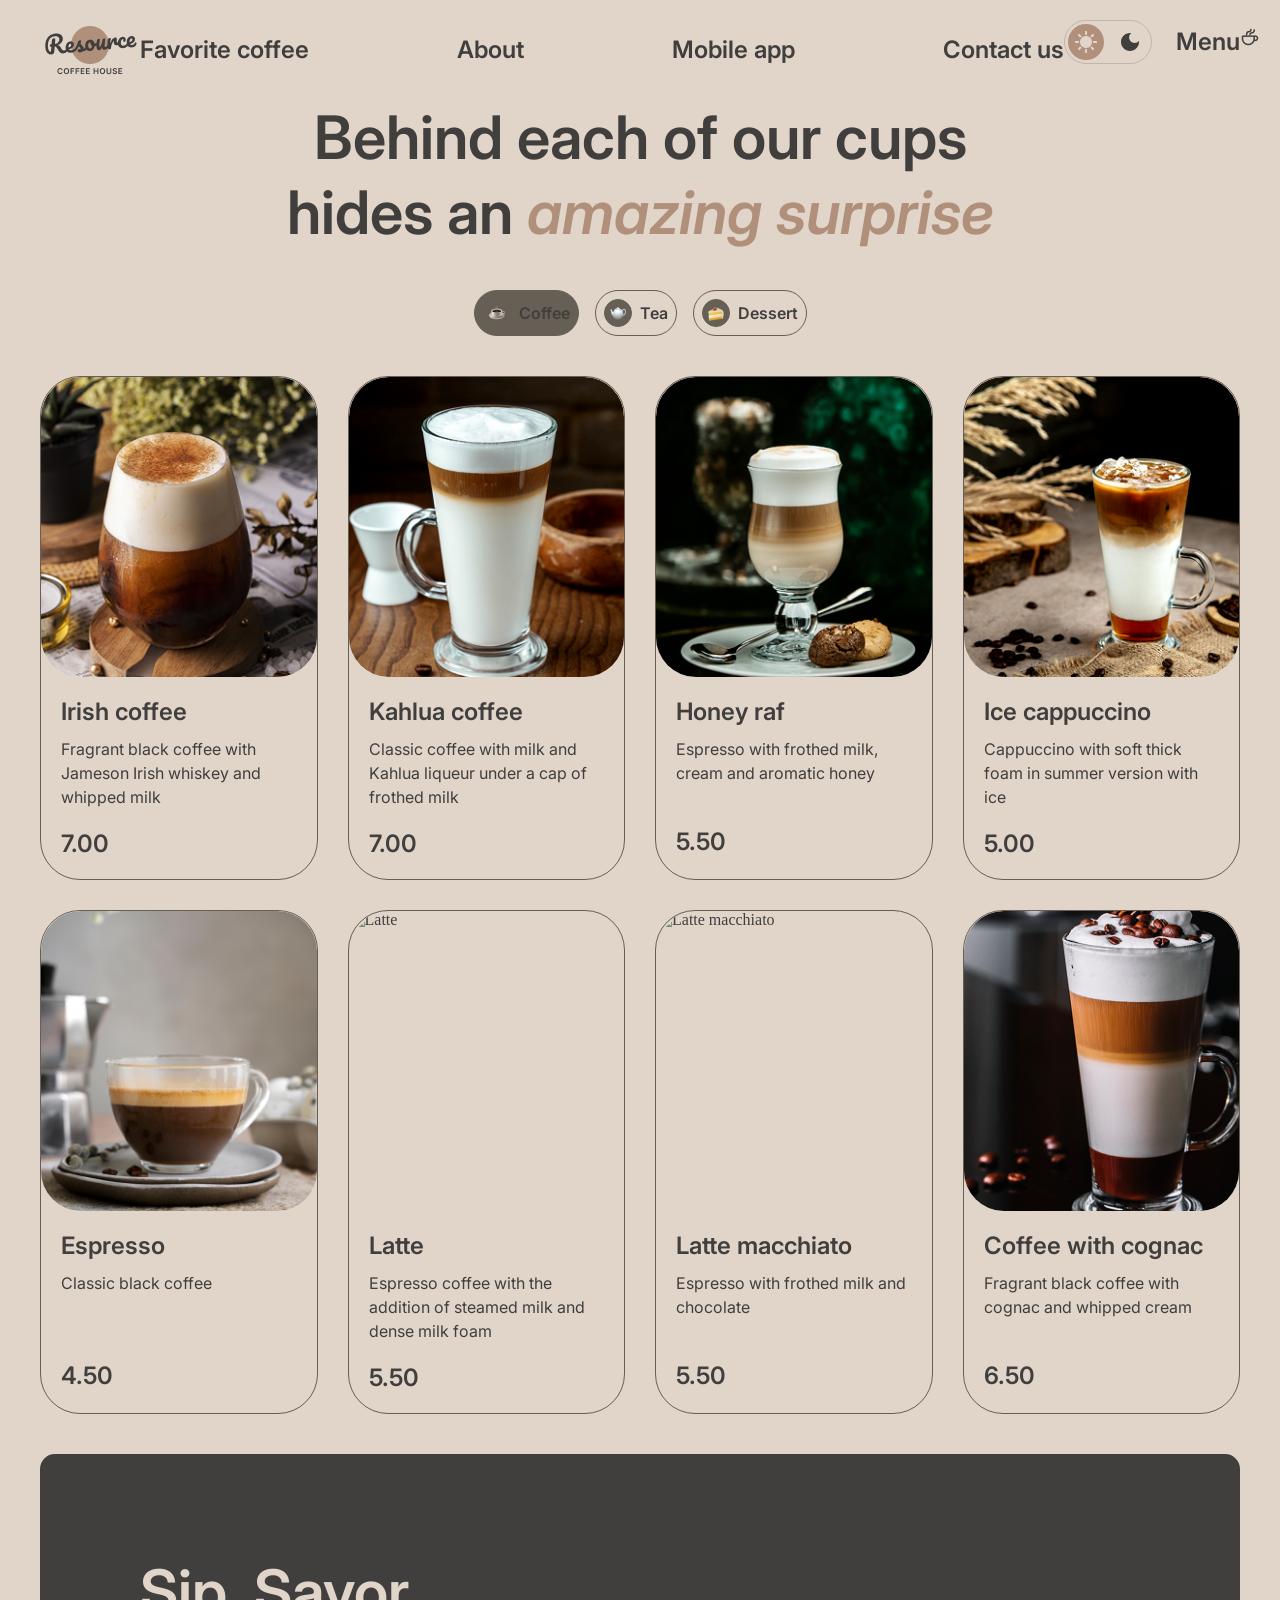
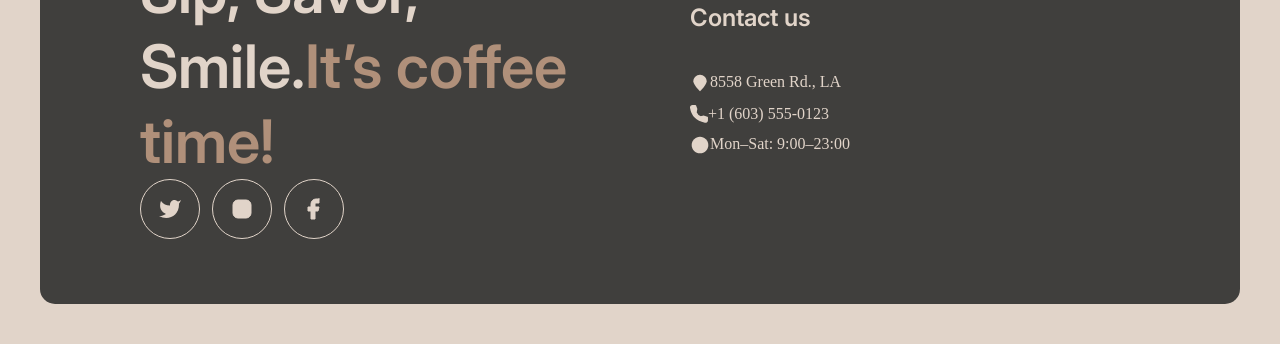
==== commit c4d02960: "feat: add choose category function implement" ====
--- a/page.html
+++ b/page.html
@@ -69,21 +69,21 @@
                 </h1>
                 <div class="menu__categories">
 
-                    <button class="category category--active" type="button">
+                    <button class="category category--active coffee" type="button">
                         <span class="category__icon">
                             <img src="assets/coffe.png" alt="coffe img">
                         </span>
                         <span>Coffee</span>
                     </button>
 
-                    <button class="category" type="button">
+                    <button class="category tea" type="button">
                         <span class="category__icon">
                            <img src="assets/tea.png" alt="tea img">
                         </span>
                         <span>Tea</span>
                     </button>
 
-                    <button class="category" type="button">
+                    <button class="category dessert" type="button">
                         <span class="category__icon">
                             <img src="assets/dessert.png" alt="dessert img">
                         </span>
@@ -93,7 +93,7 @@
             </div>
         <div class="coffee-grid">
 
-                    <article class="coffee-card">
+<!--                     <article class="coffee-card">
 
                         <div class="coffee-card__image">
                             <img
@@ -289,7 +289,7 @@
                             </span>
                         </div>
 
-                    </article>
+                    </article> -->
 
                 </div>
     </main>
@@ -351,5 +351,6 @@
         </div>
     </footer>
     <script src="js/script.js"></script>
+    <script src="js/products.js"></script>
 </body>
 </html>
--- a/style.css
+++ b/style.css
@@ -334,7 +334,10 @@
 }
 body {
   background-color: var(--background-page);
-  width: 100%;
+}
+
+body.active {
+  overflow: hidden;
 }
 
 .main__coffe-container {
@@ -352,10 +355,26 @@
   color: var(--accent);
   font-style: italic;
 }
+.main__coffe-container .carousel__slider-container {
+  display: flex;
+  justify-content: center;
+  gap: 5px;
+}
+.main__coffe-container .slider-dot {
+  width: 40px;
+  height: 4px;
+  padding: 0;
+  border: none;
+  border-radius: 10px;
+  background-color: #665F55;
+}
+.main__coffe-container .slider-dot.active {
+  background-color: var(--text-primary);
+}
 
 .coffe__carousel-container {
   display: flex;
-  justify-content: center;
+  justify-content: space-between;
   align-items: center;
   flex-grow: 1;
 }
@@ -376,19 +395,23 @@
   color: var(--inverse);
   border-color: var(--inverse);
 }
+.coffe__carousel-container .carousel__container {
+  overflow: hidden;
+}
 .coffe__carousel-container .carousel {
   flex-grow: 1;
   display: flex;
   justify-content: center;
   align-items: center;
-  gap: 20px;
+  max-width: 480px;
+  transition: 0.3s ease;
 }
 .coffe__carousel-container .coffe-container {
   display: flex;
   justify-content: center;
   align-items: center;
   flex-direction: column;
-  max-width: 480px;
+  min-width: 480px;
 }
 .coffe__carousel-container .coffe-container .coffe__description {
   display: flex;
@@ -401,18 +424,6 @@
 .coffe__carousel-container .coffe-container p {
   color: var(--text-primary);
 }
-.coffe__carousel-container .coffe-container .slider-dot {
-  width: 40px;
-  height: 4px;
-  padding: 0;
-  border: none;
-  border-radius: 10px;
-  background-color: #665F55;
-}
-.coffe__carousel-container .coffe-container .slider-dot.active {
-  background-color: var(--text-primary);
-}
-
 @media (max-width: 768px) {
   .main__coffe-container {
     min-height: auto;
@@ -765,22 +776,34 @@
 .header__logo-container {
   display: flex;
   align-items: center;
+  width: 100px;
+  min-width: 100px;
+  height: 60px;
+  flex-shrink: 0;
 }
 .header__logo-container img {
+  display: block;
   width: 100px;
+  min-width: 100px;
   height: 60px;
+  max-width: none;
+  object-fit: contain;
 }
 
 nav {
   display: flex;
   align-items: center;
+  width: 100%;
+  justify-content: space-between;
 }
 nav ul {
   display: flex;
   width: 100%;
   justify-content: space-between;
   align-items: center;
-  gap: 40px;
+}
+nav ul li {
+  text-align: center;
 }
 nav ul a {
   position: relative;
@@ -801,6 +824,9 @@
 nav ul a:hover::after {
   transform: scaleX(1);
 }
+nav .burger__menu-button {
+  display: none;
+}
 
 .header__burger-button {
   display: none;
@@ -850,14 +876,55 @@
 }
 
 @media (max-width: 768px) {
-  header {
-    margin: 16px 0;
-  }
   .header__container {
-    padding: 0 15px;
+    padding: 0px;
+  }
+  .header__container.active {
+    position: absolute;
+    left: 0;
+    top: 20px;
+    width: 100%;
+    min-height: 100vh;
+    z-index: 99;
+    background-color: var(--background-page);
+  }
+  .header__container.active nav {
+    display: flex;
+    opacity: 1;
+    visibility: visible;
+    transform: translateY(0);
+    flex: 1;
+  }
+  .header__container.active nav ul {
+    display: flex;
+    flex-direction: column;
+    width: 100%;
+    height: 100%;
+    justify-content: center;
+    gap: 60px;
+  }
+  .header__container.active nav ul .burger__menu-button {
+    display: flex;
+    align-items: center;
+    justify-content: center;
+    gap: 8px;
+  }
+  .header__container.active nav ul .burger__menu-button img {
+    width: 20px;
+    height: 20px;
+  }
+  .header__container.active .header__logo-container {
+    align-items: start;
   }
   nav {
-    display: none;
+    display: flex;
+    opacity: 0;
+    visibility: hidden;
+    transform: translateY(-20px);
+    transition: opacity 0.3s ease, transform 0.3s ease, visibility 0.3s ease;
+  }
+  nav ul {
+    gap: 0;
   }
   .header__logo-container img {
     width: 100px;
@@ -884,6 +951,7 @@
     left: 7px;
     top: 16px;
     background-color: #665F55;
+    transition: transform 0.3s ease, top 0.3s ease;
   }
   .header__burger-button .burger__line:nth-child(2) {
     position: absolute;
@@ -892,10 +960,19 @@
     left: 7px;
     top: 24px;
     background-color: #665F55;
+    transition: transform 0.3s ease, top 0.3s ease;
   }
   .header__burger-button:hover {
     background-color: #C1B6AD;
     cursor: pointer;
+  }
+  .header__burger-button.active .burger__line:nth-child(1) {
+    transform: rotate(45deg);
+    top: 20px;
+  }
+  .header__burger-button.active .burger__line:nth-child(2) {
+    transform: rotate(-45deg);
+    top: 20px;
   }
 }
 @media (max-width: 380px) {
@@ -907,10 +984,12 @@
     padding: 0 8px;
     max-height: 50px;
   }
-  .header__logo-container img {
-    width: 70px;
-    height: auto;
-  }
+  /*   .header__logo-container {
+         img {
+             width: 70px;
+             height: auto;
+         }
+     } */
   .header__actions-container {
     height: 40px;
     gap: 8px;
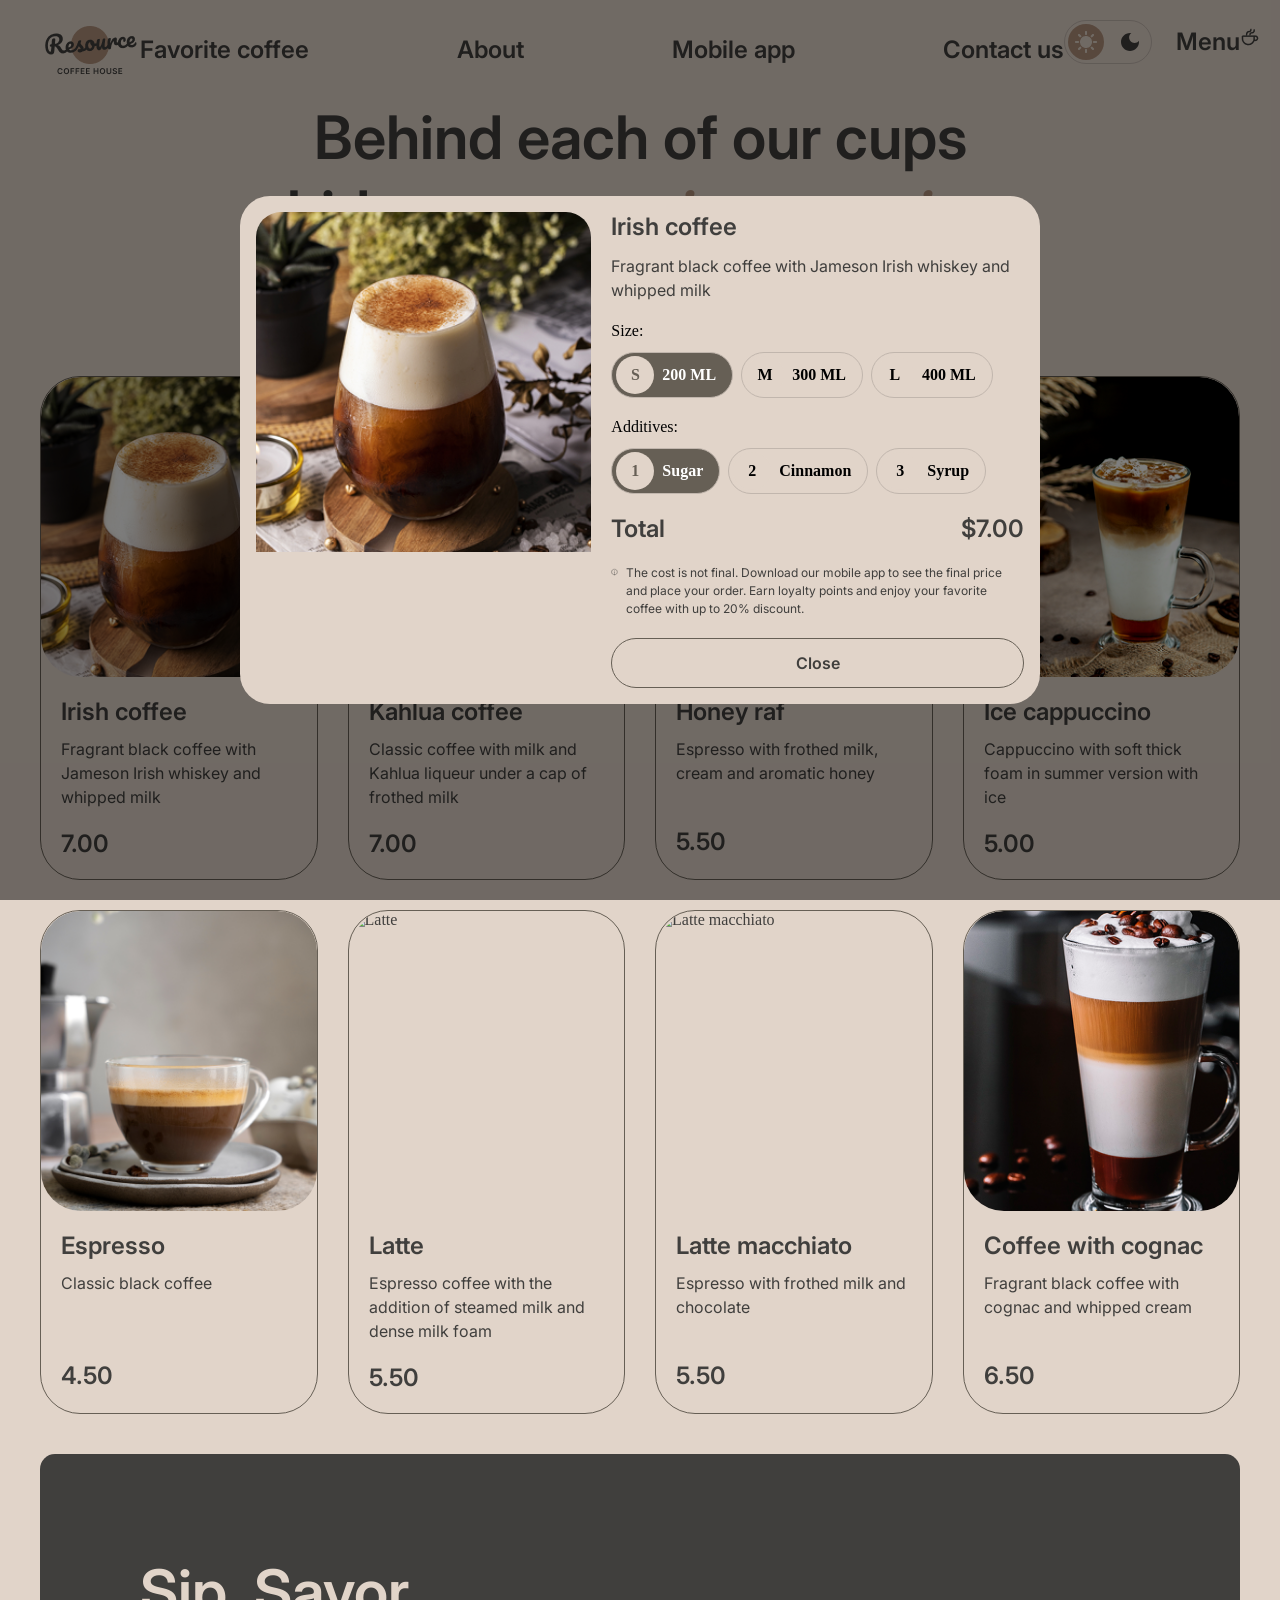
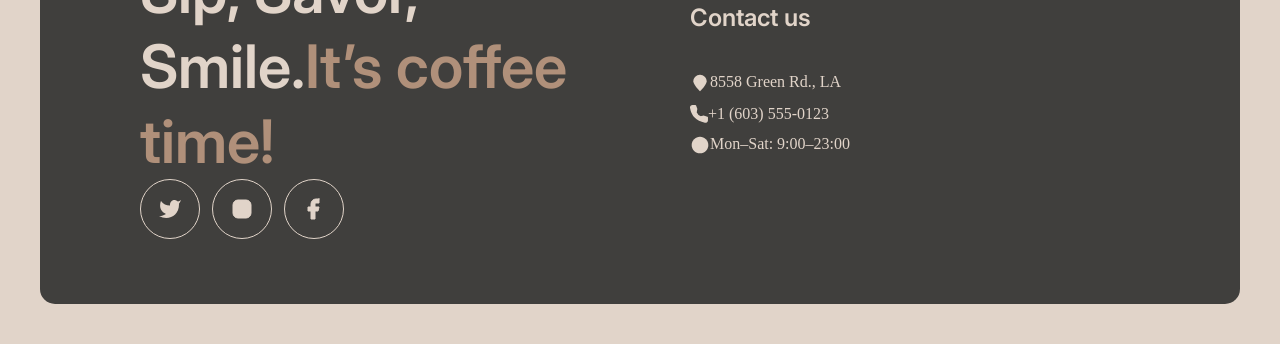
==== commit 5f768e0e: "feat: first impelent of modal" ====
--- a/page.html
+++ b/page.html
@@ -61,6 +61,102 @@
         </div>
     </header>
     <main>
+        <div class="modal active">
+
+            <div class="modal__content-container">
+                <div class="modal__content">
+                    <div class="modal__img-container">
+                        <img src="./assets/irish_coffee.png" alt="irish">
+                    </div>
+
+                    <div class="modal__description-container">
+                        <div class="description__title">
+                            <h3>Irish coffee</h3>
+
+                            <p>Fragrant black coffee with Jameson Irish whiskey and whipped milk</p>
+                        </div>
+
+                        <div class="description__size-container">
+                                <span>Size:</span>
+
+                                <div class="size__button size__button--active">
+                                    <div>S</div>
+
+                                    <span>200 ML</span>
+                                </div>
+
+                                <div class="size__button">
+                                    <div>M</div>
+                                    <span>300 ML</span>
+                                </div>
+                                <div class="size__button">
+                                    <div>L</div>
+                                    <span>400 ML</span>
+                                </div>
+                            </div>
+
+                            <div class="description__size-container">
+                                <span>Additives:</span>
+
+                                <div class="size__button size__button--active">
+                                    <div>1</div>
+
+                                    <span>Sugar</span>
+                                </div>
+
+                                <div class="size__button">
+                                    <div>2</div>
+                                    <span>Cinnamon</span>
+                                </div>
+                                <div class="size__button">
+                                    <div>3</div>
+                                    <span>Syrup</span>
+                                </div>
+                            </div>
+
+
+                        <div class="description__total">
+                            <span>
+                                Total
+                            </span>
+
+                            <span>
+                                $7.00
+                            </span>
+                        </div>
+
+                        <div class="description__final">
+                            <div>
+                                    <svg width="16" height="16" viewBox="0 0 16 16" fill="none" xmlns="http://www.w3.org/2000/svg">
+                                        <path d="M8 7.66663V11" stroke="#403F3D" stroke-linecap="round" stroke-linejoin="round"/>
+                                        <g clip-path="url(#clip0_147811_7611)">
+                                            <path d="M8 5.00667L8.00667 4.99926" stroke="#403F3D" stroke-linecap="round" stroke-linejoin="round"/>
+                                            <path d="M8.00016 14.6667C11.6821 14.6667 14.6668 11.6819 14.6668 8.00004C14.6668 4.31814 11.6821 1.33337 8.00016 1.33337C4.31826 1.33337 1.3335 4.31814 1.3335 8.00004C1.3335 11.6819 4.31826 14.6667 8.00016 14.6667Z" stroke="#403F3D" stroke-linecap="round" stroke-linejoin="round"/>
+                                            </g>
+                                            <defs>
+                                            <clipPath id="clip0_147811_7611">
+                                            <rect width="16" height="16" fill="white"/>
+                                            </clipPath>
+                                            </defs>
+                                            </svg>
+
+                            </div>
+                            <span>
+                                The cost is not final. Download our mobile app to see the final price and place your order. Earn loyalty points and enjoy your favorite coffee with up to 20% discount.
+                            </span>
+                        </div>
+
+                        <div class="description__close">
+                            <button>Close</button>
+                        </div>
+                        </div>
+                    </div>
+                </div>
+                
+                </div>
+            </div>
+        </div>
+
         <div class="menu__container">
                 <h1 class="menu__title">
                     Behind each of our cups
--- a/style.css
+++ b/style.css
@@ -22,7 +22,7 @@
   line-height: 125%;
 }
 
-.coffe__carousel-container .coffe-container h3, .coffe__carousel-container .coffe-container span, .footer__contacts-container h3 {
+.modal__content-container .modal__description-container .description__title h3, .description__total, .coffe__carousel-container .coffe-container h3, .coffe__carousel-container .coffe-container span, .footer__contacts-container h3 {
   color: var(--text-primary);
   font-family: "Inter", sans-serif;
   font-size: 24px;
@@ -30,14 +30,14 @@
   line-height: 125%;
 }
 
-.coffee-card__content p, .app__about p, .coffe__carousel-container .coffe-container p, .main__video-container p {
+.modal__content-container .modal__description-container .description__title p, .description__final, .coffee-card__content p, .app__about p, .coffe__carousel-container .coffe-container p, .main__video-container p {
   font-family: "Inter", sans-serif;
   font-size: 16px;
   font-weight: 400;
   line-height: 150%;
 }
 
-.menu__container .category, .app__button-container button span, .app__button-container button, .main__video-container a {
+.description__close button, .menu__container .category, .app__button-container button span, .app__button-container button, .main__video-container a {
   font-family: "Inter", sans-serif;
   color: var(--text-primary);
   font-size: 16px;
@@ -1161,6 +1161,138 @@
     padding: 4px;
   }
 }
+.modal {
+  display: none;
+}
+
+.modal.active {
+  display: block;
+  position: fixed;
+  inset: 0;
+  z-index: 99;
+  background-color: rgba(0, 0, 0, 0.5);
+}
+
+.modal__content-container {
+  width: 800px;
+  min-height: 500px;
+  position: absolute;
+  top: 50%;
+  left: 50%;
+  transform: translate(-50%, -50%);
+  background-color: var(--background-page);
+  border-radius: 30px;
+  padding: 16px;
+}
+.modal__content-container .modal__content {
+  display: flex;
+  justify-content: space-between;
+  gap: 20px;
+}
+.modal__content-container .modal__img-container {
+  border-radius: 25px;
+  overflow: hidden;
+  width: 100%;
+}
+.modal__content-container .modal__img-container img {
+  width: 340px;
+  height: 340px;
+}
+.modal__content-container .modal__description-container {
+  display: flex;
+  flex-direction: column;
+  gap: 20px;
+}
+.modal__content-container .modal__description-container .description__title {
+  display: flex;
+  flex-direction: column;
+  gap: 12px;
+}
+.modal__content-container .modal__description-container .description__title h3 {
+  color: var(--text-primary);
+}
+.modal__content-container .modal__description-container .description__title p {
+  color: var(--text-primary);
+}
+.modal__content-container .modal__description-container .description__size-container {
+  display: flex;
+  align-items: center;
+  gap: 8px;
+  flex-wrap: wrap;
+}
+.modal__content-container .modal__description-container .description__size-container > span {
+  width: 100%;
+  margin-bottom: 4px;
+}
+.modal__content-container .modal__description-container .size__button {
+  display: flex;
+  align-items: center;
+  gap: 8px;
+  height: 46px;
+  padding: 4px 16px 4px 4px;
+  border: 1px solid var(--border-accent);
+  border-radius: 24px;
+  cursor: pointer;
+}
+.modal__content-container .modal__description-container .size__button > div {
+  width: 38px;
+  height: 38px;
+  display: flex;
+  align-items: center;
+  justify-content: center;
+  border-radius: 50%;
+  background-color: var(--background-page);
+  font-weight: 600;
+}
+.modal__content-container .modal__description-container .size__button > span {
+  font-weight: 600;
+}
+.modal__content-container .modal__description-container .size__button:hover {
+  background-color: var(--border-accent);
+}
+
+.size__button--active {
+  background-color: var(--border-primary);
+  border-color: var(--border-primary);
+  color: white;
+}
+.size__button--active > div {
+  background-color: var(--background-page);
+  color: var(--border-primary);
+}
+
+.description__total {
+  display: flex;
+  justify-content: space-between;
+  color: var(--text-primary);
+}
+
+.description__final {
+  display: flex;
+  gap: 8px;
+  font-size: 12px;
+  color: var(--text-primary);
+}
+
+.description__close {
+  width: 100%;
+}
+
+.description__close button {
+  width: 100%;
+  height: 50px;
+  border: 1px solid var(--border-primary);
+  border-radius: 25px;
+  background: transparent;
+  color: var(--text-primary);
+  cursor: pointer;
+  transition: background-color 0.2s ease;
+}
+
+.description__close button:hover {
+  background-color: #C1B6AD;
+}
+
 .coffee-grid {
   display: grid;
   grid-template-columns: repeat(4, 1fr);
@@ -1172,7 +1304,7 @@
 
 .coffee-card {
   overflow: hidden;
-  border: 1px solid #665F55;
+  border: 1px solid var(--border-primary);
   border-radius: 40px;
   color: var(--text-primary);
 }
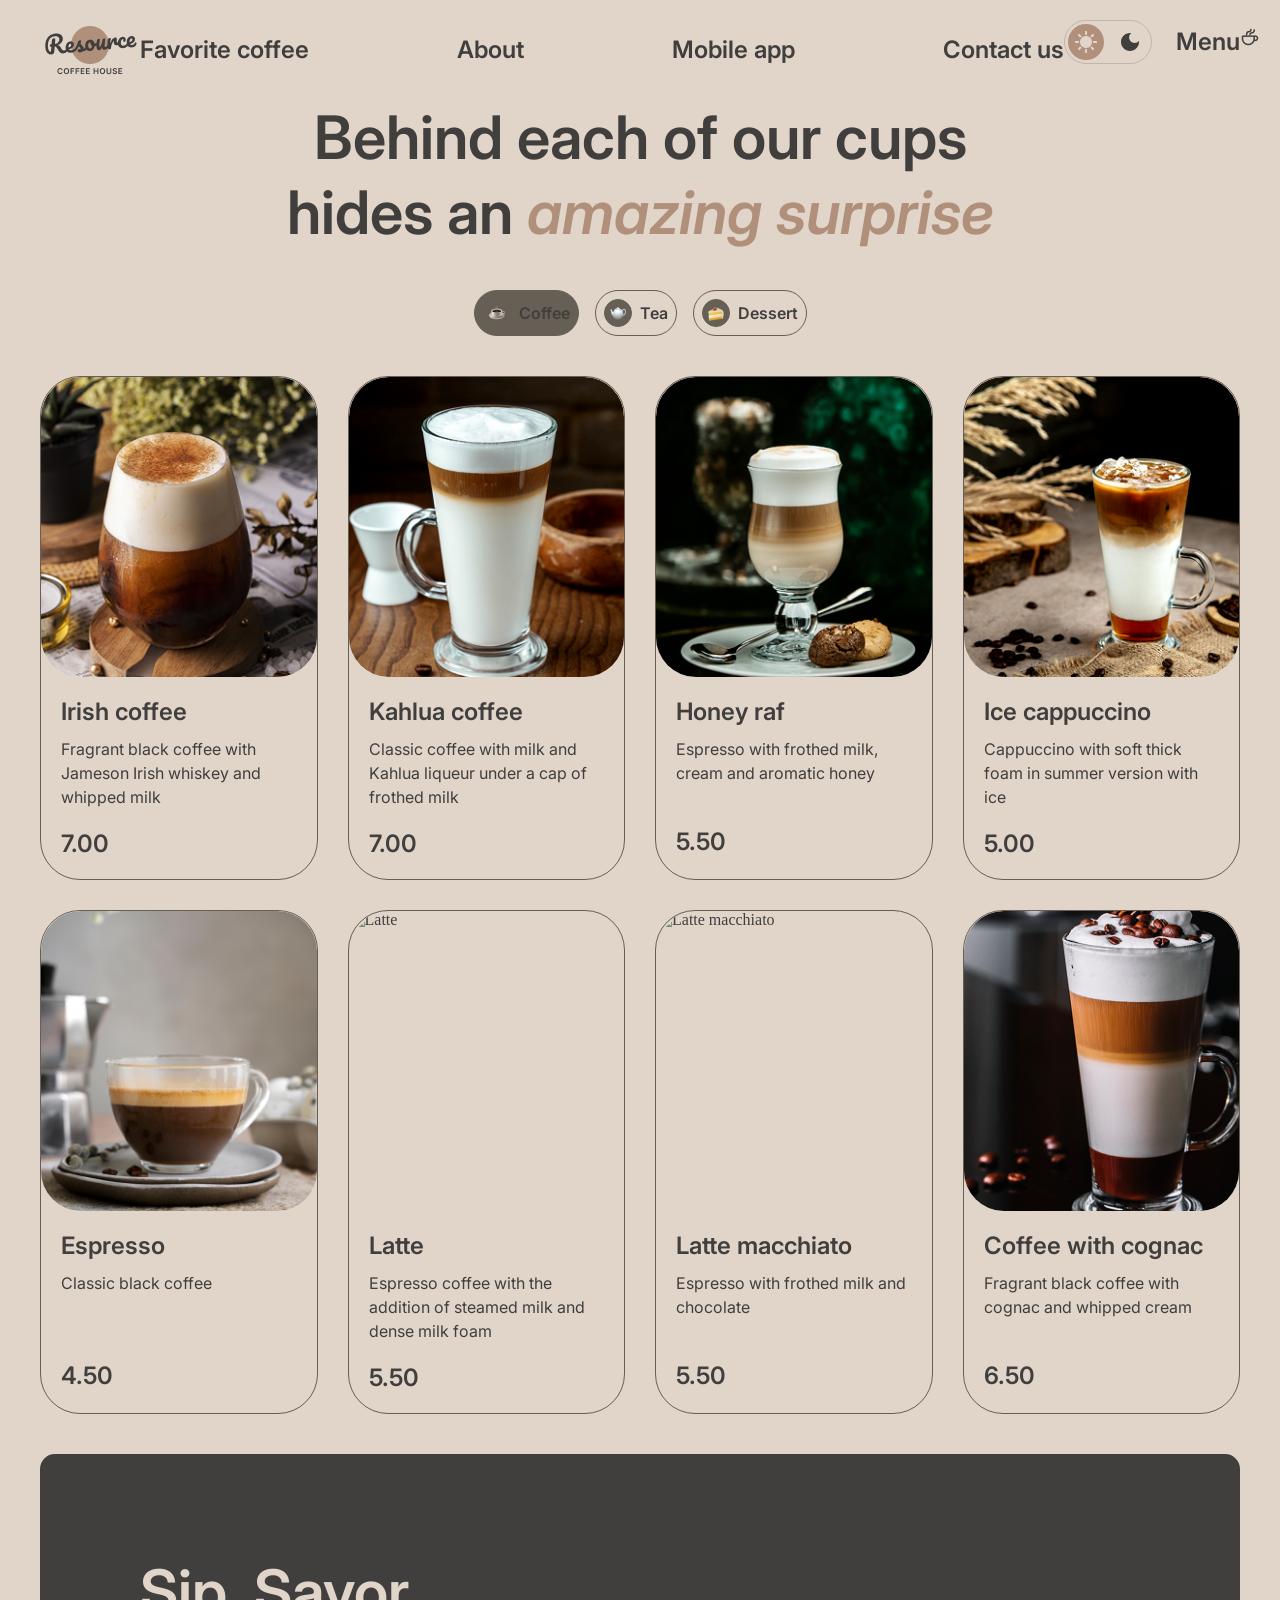
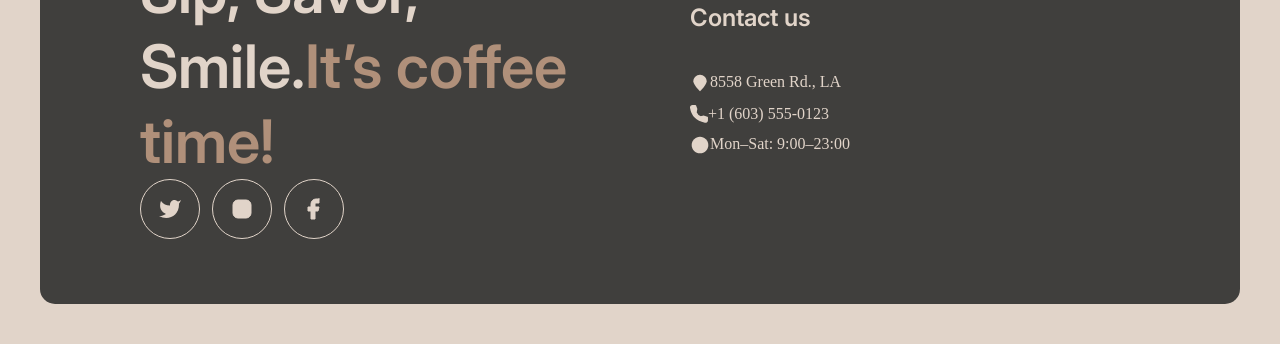
==== commit 4f4334b0: "fix: fixed page burger functional" ====
--- a/page.html
+++ b/page.html
@@ -61,100 +61,7 @@
         </div>
     </header>
     <main>
-        <div class="modal active">
-
-            <div class="modal__content-container">
-                <div class="modal__content">
-                    <div class="modal__img-container">
-                        <img src="./assets/irish_coffee.png" alt="irish">
-                    </div>
-
-                    <div class="modal__description-container">
-                        <div class="description__title">
-                            <h3>Irish coffee</h3>
-
-                            <p>Fragrant black coffee with Jameson Irish whiskey and whipped milk</p>
-                        </div>
-
-                        <div class="description__size-container">
-                                <span>Size:</span>
-
-                                <div class="size__button size__button--active">
-                                    <div>S</div>
-
-                                    <span>200 ML</span>
-                                </div>
-
-                                <div class="size__button">
-                                    <div>M</div>
-                                    <span>300 ML</span>
-                                </div>
-                                <div class="size__button">
-                                    <div>L</div>
-                                    <span>400 ML</span>
-                                </div>
-                            </div>
-
-                            <div class="description__size-container">
-                                <span>Additives:</span>
-
-                                <div class="size__button size__button--active">
-                                    <div>1</div>
-
-                                    <span>Sugar</span>
-                                </div>
-
-                                <div class="size__button">
-                                    <div>2</div>
-                                    <span>Cinnamon</span>
-                                </div>
-                                <div class="size__button">
-                                    <div>3</div>
-                                    <span>Syrup</span>
-                                </div>
-                            </div>
-
-
-                        <div class="description__total">
-                            <span>
-                                Total
-                            </span>
-
-                            <span>
-                                $7.00
-                            </span>
-                        </div>
-
-                        <div class="description__final">
-                            <div>
-                                    <svg width="16" height="16" viewBox="0 0 16 16" fill="none" xmlns="http://www.w3.org/2000/svg">
-                                        <path d="M8 7.66663V11" stroke="#403F3D" stroke-linecap="round" stroke-linejoin="round"/>
-                                        <g clip-path="url(#clip0_147811_7611)">
-                                            <path d="M8 5.00667L8.00667 4.99926" stroke="#403F3D" stroke-linecap="round" stroke-linejoin="round"/>
-                                            <path d="M8.00016 14.6667C11.6821 14.6667 14.6668 11.6819 14.6668 8.00004C14.6668 4.31814 11.6821 1.33337 8.00016 1.33337C4.31826 1.33337 1.3335 4.31814 1.3335 8.00004C1.3335 11.6819 4.31826 14.6667 8.00016 14.6667Z" stroke="#403F3D" stroke-linecap="round" stroke-linejoin="round"/>
-                                            </g>
-                                            <defs>
-                                            <clipPath id="clip0_147811_7611">
-                                            <rect width="16" height="16" fill="white"/>
-                                            </clipPath>
-                                            </defs>
-                                            </svg>
-
-                            </div>
-                            <span>
-                                The cost is not final. Download our mobile app to see the final price and place your order. Earn loyalty points and enjoy your favorite coffee with up to 20% discount.
-                            </span>
-                        </div>
-
-                        <div class="description__close">
-                            <button>Close</button>
-                        </div>
-                        </div>
-                    </div>
-                </div>
-                
-                </div>
-            </div>
+        <div class="modal">
         </div>
 
         <div class="menu__container">
@@ -448,5 +355,6 @@
     </footer>
     <script src="js/script.js"></script>
     <script src="js/products.js"></script>
+    <script src="js/burger.js"></script>
 </body>
 </html>
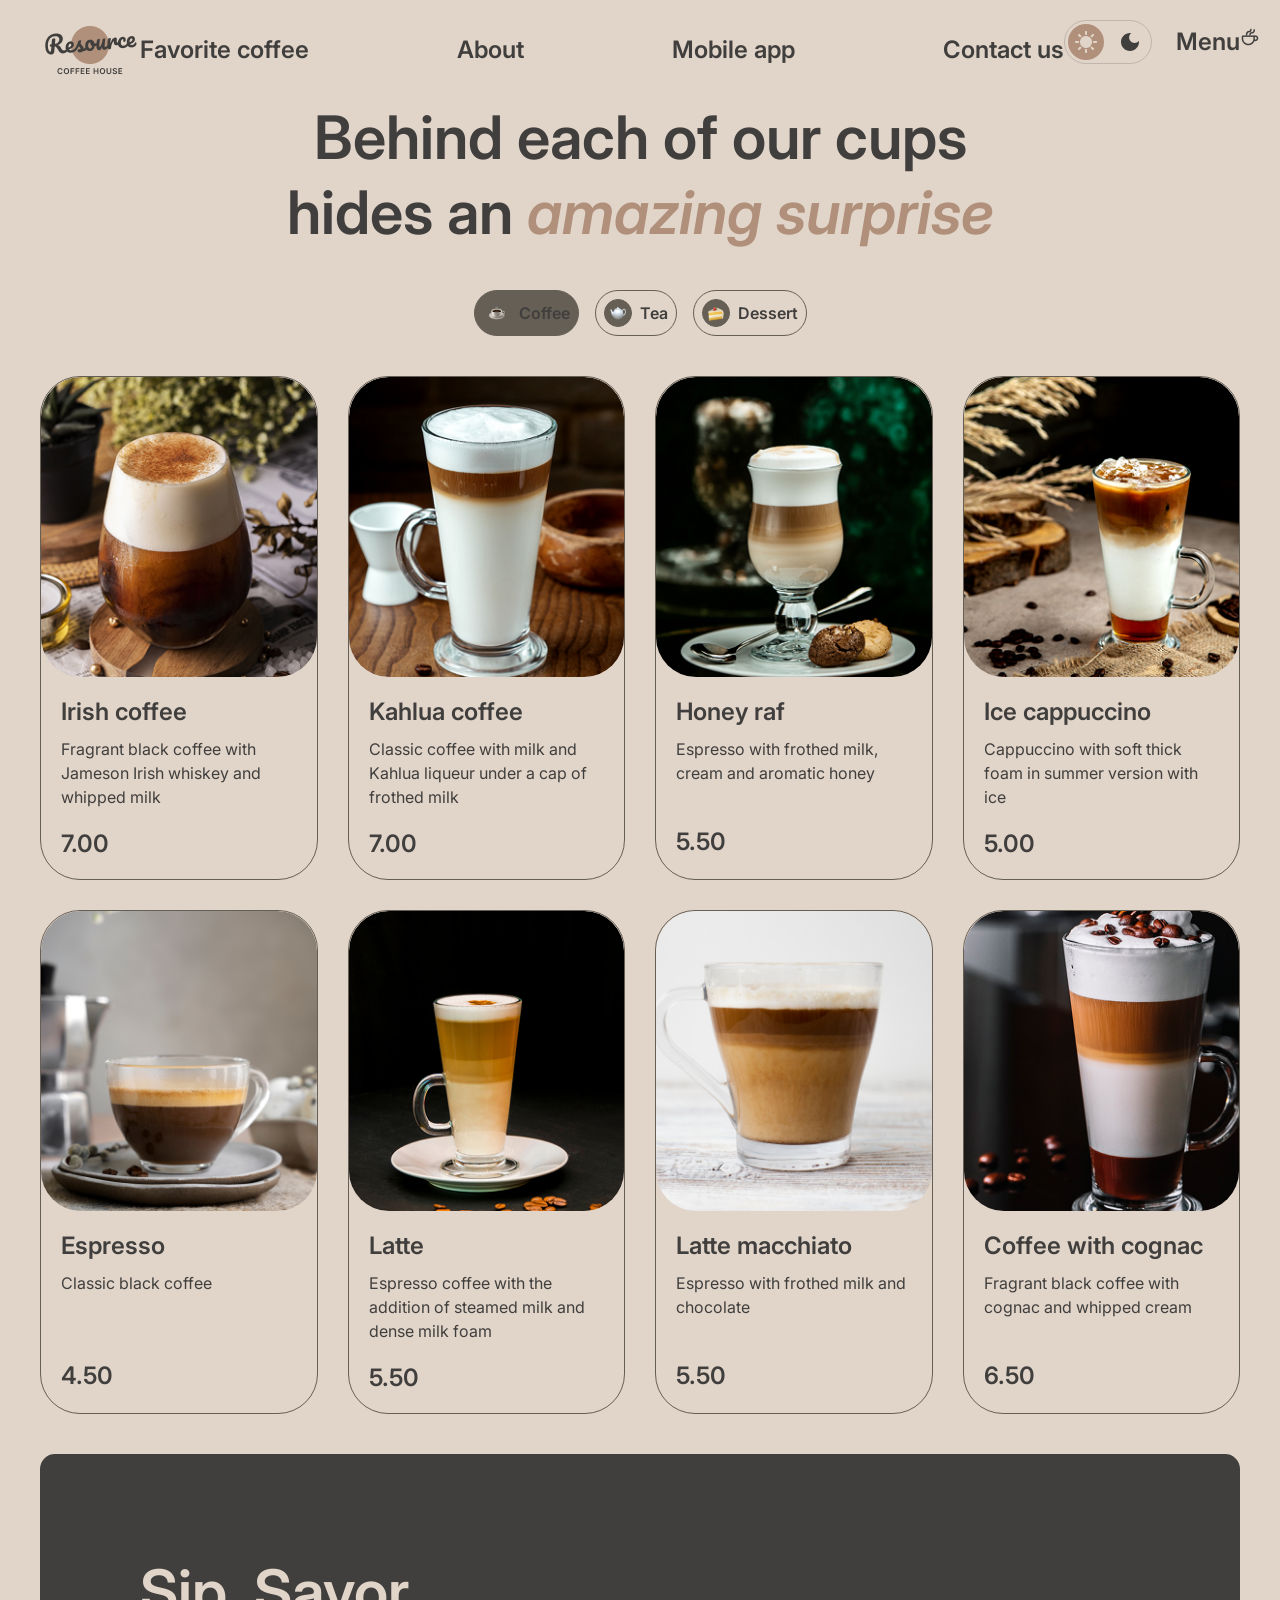
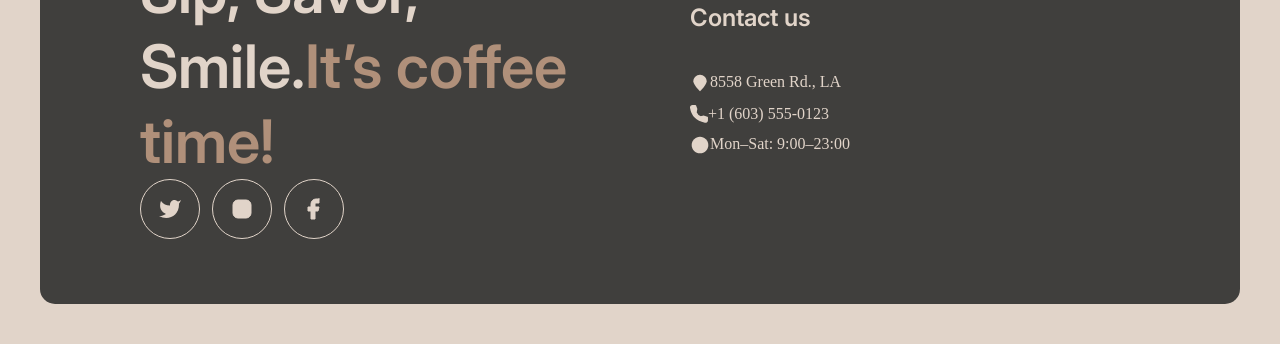
==== commit f35d17cf: "fix: fixed links source" ====
--- a/page.html
+++ b/page.html
@@ -50,7 +50,7 @@
                 <div class="actions__menu-container">
                     <a href="page.html">
                         <span>Menu</span>
-                        <img src="/assets/coffee-cup.png" alt="coffee">
+                        <img src="./assets/coffee-cup.png" alt="coffee">
                     </a>
                 </div>
                 <div class="header__burger-button">
@@ -74,7 +74,7 @@
 
                     <button class="category category--active coffee" type="button">
                         <span class="category__icon">
-                            <img src="assets/coffe.png" alt="coffe img">
+                            <img src="./assets/coffe.png" alt="coffe img">
                         </span>
                         <span>Coffee</span>
                     </button>
@@ -95,205 +95,6 @@
                 </div>
             </div>
         <div class="coffee-grid">
-
-<!--                     <article class="coffee-card">
-
-                        <div class="coffee-card__image">
-                            <img
-                                src="assets/irish_coffee.png"
-                                alt="Irish coffee"
-                            >
-                        </div>
-
-                        <div class="coffee-card__content">
-                            <h2>Irish coffee</h2>
-
-                            <p>
-                                Fragrant black coffee with Jameson Irish
-                                whiskey and whipped milk
-                            </p>
-
-                            <span class="coffee-card__price">
-                                $7.00
-                            </span>
-                        </div>
-
-                    </article>
-
-
-                    <article class="coffee-card">
-
-                        <div class="coffee-card__image">
-                            <img
-                                src="assets/kahlua_coffe.png"
-                                alt="Kahlua coffee"
-                            >
-                        </div>
-
-                        <div class="coffee-card__content">
-                            <h2>Kahlua coffee</h2>
-
-                            <p>
-                                Classic coffee with milk and Kahlua
-                                liqueur under a cap of frothed milk
-                            </p>
-
-                            <span class="coffee-card__price">
-                                $7.00
-                            </span>
-                        </div>
-
-                    </article>
-
-
-                    <article class="coffee-card">
-
-                        <div class="coffee-card__image">
-                            <img
-                                src="assets/honey_raf.png"
-                                alt="Honey raf"
-                            >
-                        </div>
-
-                        <div class="coffee-card__content">
-                            <h2>Honey raf</h2>
-
-                            <p>
-                                Espresso with frothed milk, cream
-                                and aromatic honey
-                            </p>
-
-                            <span class="coffee-card__price">
-                                $5.50
-                            </span>
-                        </div>
-
-                    </article>
-
-
-                    <article class="coffee-card">
-
-                        <div class="coffee-card__image">
-                            <img
-                                src="assets/ice_cappuccino.png"
-                                alt="Ice cappuccino"
-                            >
-                        </div>
-
-                        <div class="coffee-card__content">
-                            <h2>Ice cappuccino</h2>
-
-                            <p>
-                                Cappuccino with soft thick foam in
-                                summer version with ice
-                            </p>
-
-                            <span class="coffee-card__price">
-                                $5.00
-                            </span>
-                        </div>
-
-                    </article>
-
-
-                    <article class="coffee-card">
-
-                        <div class="coffee-card__image">
-                            <img
-                                src="assets/espresso.png"
-                                alt="Espresso"
-                            >
-                        </div>
-
-                        <div class="coffee-card__content">
-                            <h2>Espresso</h2>
-
-                            <p>
-                                Classic black coffee
-                            </p>
-
-                            <span class="coffee-card__price">
-                                $4.50
-                            </span>
-                        </div>
-
-                    </article>
-
-
-                    <article class="coffee-card">
-
-                        <div class="coffee-card__image">
-                            <img
-                                src="assets/Latte.png"
-                                alt="Latte"
-                            >
-                        </div>
-
-                        <div class="coffee-card__content">
-                            <h2>Latte</h2>
-
-                            <p>
-                                Espresso coffee with the addition
-                                of steamed milk and dense milk foam
-                            </p>
-
-                            <span class="coffee-card__price">
-                                $5.50
-                            </span>
-                        </div>
-
-                    </article>
-
-
-                    <article class="coffee-card">
-
-                        <div class="coffee-card__image">
-                            <img
-                                src="assets/Latte_macchiato.png"
-                                alt="Latte macchiato"
-                            >
-                        </div>
-
-                        <div class="coffee-card__content">
-                            <h2>Latte macchiato</h2>
-
-                            <p>
-                                Espresso with frothed milk and
-                                chocolate
-                            </p>
-
-                            <span class="coffee-card__price">
-                                $5.50
-                            </span>
-                        </div>
-
-                    </article>
-
-
-                    <article class="coffee-card">
-
-                        <div class="coffee-card__image">
-                            <img
-                                src="assets/coffee_with_cognac.png"
-                                alt="Coffee with cognac"
-                            >
-                        </div>
-
-                        <div class="coffee-card__content">
-                            <h2>Coffee with cognac</h2>
-
-                            <p>
-                                Fragrant black coffee with cognac
-                                and whipped cream
-                            </p>
-
-                            <span class="coffee-card__price">
-                                $6.50
-                            </span>
-                        </div>
-
-                    </article> -->
-
                 </div>
     </main>
         <footer id="contacts">
